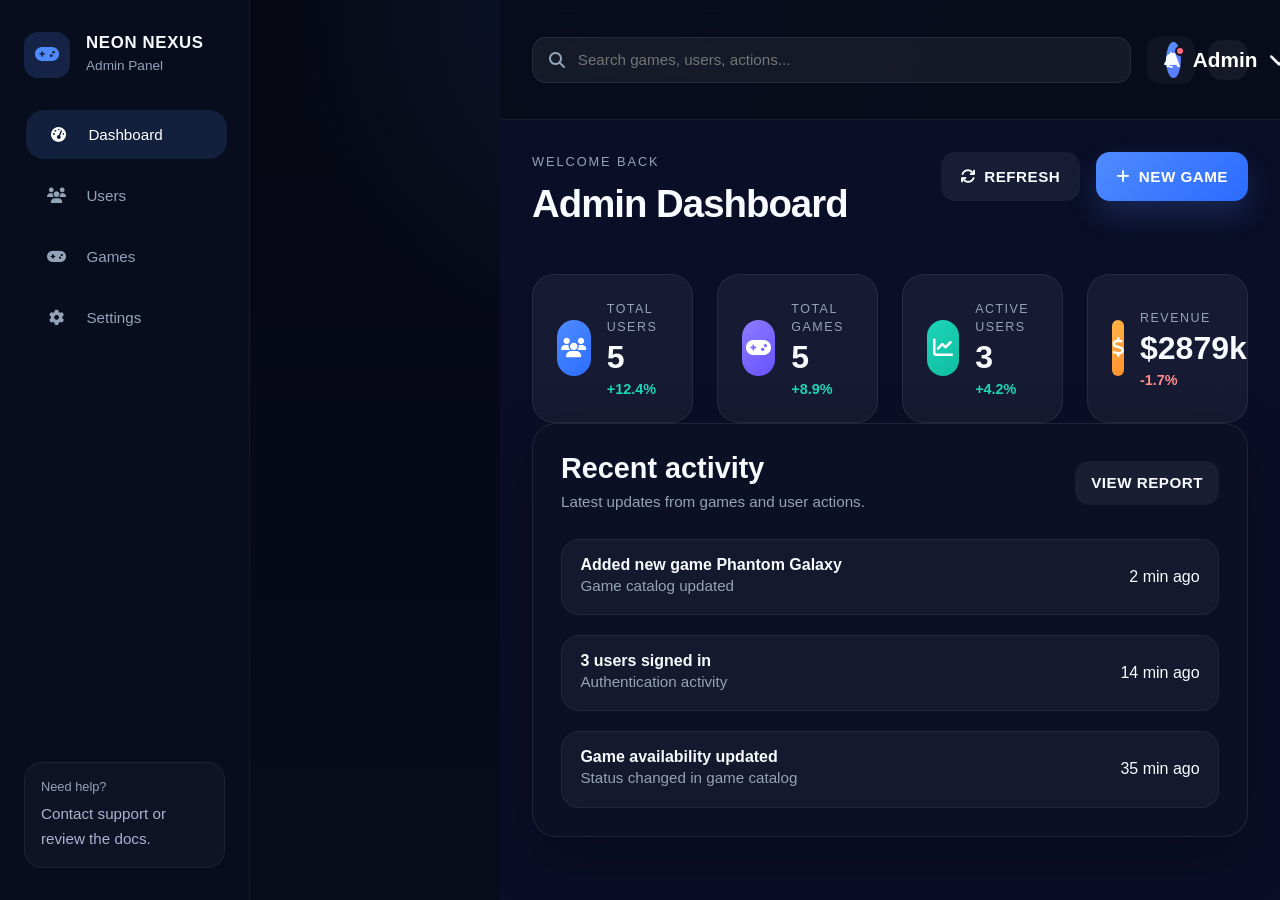
==== pages/dashboard.html @ e8418f1a "Organize files into assets, pages, scriptes, and styles folders" ====
<!doctype html>
<html lang="en">
  <head>
    <meta charset="UTF-8" />
    <meta name="viewport" content="width=device-width, initial-scale=1.0" />
    <title>Admin Dashboard - NEON NEXUS</title>
    <link rel="stylesheet" href="../styles/main.css" />
    <link rel="stylesheet" href="../styles/dashboard.css" />
    <link
      rel="stylesheet"
      href="https://cdnjs.cloudflare.com/ajax/libs/font-awesome/6.4.0/css/all.min.css"
    />
  </head>
  <body>
    <aside class="sidebar">
      <div class="sidebar-brand">
        <div class="brand-icon">
          <i class="fas fa-gamepad"></i>
        </div>
        <div>
          <h1>NEON NEXUS</h1>
          <p>Admin Panel</p>
        </div>
      </div>

      <nav class="sidebar-menu" aria-label="Main navigation">
        <button class="sidebar-link active" data-view="overview">
          <i class="fas fa-tachometer-alt"></i>
          <span>Dashboard</span>
        </button>
        <button class="sidebar-link" data-view="users">
          <i class="fas fa-users"></i>
          <span>Users</span>
        </button>
        <button class="sidebar-link" data-view="games">
          <i class="fas fa-gamepad"></i>
          <span>Games</span>
        </button>
        <button class="sidebar-link" data-view="settings">
          <i class="fas fa-cog"></i>
          <span>Settings</span>
        </button>
      </nav>

      <div class="sidebar-footer">
        <span class="sidebar-label">Need help?</span>
        <p>Contact support or review the docs.</p>
      </div>
    </aside>

    <div class="page-shell">
      <header class="topbar">
        <div class="topbar-search">
          <i class="fas fa-search"></i>
          <input
            type="search"
            id="globalSearch"
            placeholder="Search games, users, actions..."
          />
        </div>
        <div class="topbar-actions">
          <button class="icon-button">
            <i class="fas fa-bell"></i>
            <span class="badge-dot"></span>
          </button>
          <button class="profile-button" id="profileMenuButton">
            <span class="profile-avatar">A</span>
            <span class="profile-name">Admin</span>
            <i class="fas fa-chevron-down"></i>
          </button>
        </div>
      </header>

      <main class="main-content">
        <section class="page-header">
          <div>
            <p class="eyebrow">Welcome back</p>
            <h1>Admin Dashboard</h1>
          </div>
          <div class="header-actions">
            <button class="btn btn-secondary" id="refreshStatsBtn">
              <i class="fas fa-sync"></i> Refresh
            </button>
            <button class="btn btn-primary" id="openGameModalBtn">
              <i class="fas fa-plus"></i> New game
            </button>
          </div>
        </section>

        <section
          class="overview-panel dashboard-section"
          data-section="overview"
        >
          <div class="stats-grid">
            <article class="stat-card">
              <div class="stat-icon bg-blue">
                <i class="fas fa-users"></i>
              </div>
              <div>
                <span class="stat-label">Total Users</span>
                <h2 id="totalUsers">0</h2>
                <span class="stat-change positive">+12.4%</span>
              </div>
            </article>
            <article class="stat-card">
              <div class="stat-icon bg-purple">
                <i class="fas fa-gamepad"></i>
              </div>
              <div>
                <span class="stat-label">Total Games</span>
                <h2 id="totalGames">0</h2>
                <span class="stat-change positive">+8.9%</span>
              </div>
            </article>
            <article class="stat-card">
              <div class="stat-icon bg-green">
                <i class="fas fa-chart-line"></i>
              </div>
              <div>
                <span class="stat-label">Active Users</span>
                <h2 id="activeUsers">0</h2>
                <span class="stat-change positive">+4.2%</span>
              </div>
            </article>
            <article class="stat-card">
              <div class="stat-icon bg-orange">
                <i class="fas fa-dollar-sign"></i>
              </div>
              <div>
                <span class="stat-label">Revenue</span>
                <h2 id="totalRevenue">$0</h2>
                <span class="stat-change negative">-1.7%</span>
              </div>
            </article>
          </div>

          <div class="panel-card overview-card">
            <div class="panel-title">
              <div>
                <h2>Recent activity</h2>
                <p>Latest updates from games and user actions.</p>
              </div>
              <button class="btn btn-secondary small">View report</button>
            </div>
            <div class="activity-list" id="activityList"></div>
          </div>
        </section>

        <section class="dashboard-section hidden" data-section="games">
          <div class="section-toolbar">
            <div class="toolbar-group">
              <div class="input-group">
                <i class="fas fa-search"></i>
                <input
                  type="text"
                  id="gamesSearch"
                  placeholder="Search games"
                />
              </div>
              <div class="input-group">
                <select id="gamesFilter">
                  <option value="all">All statuses</option>
                  <option value="available">Available</option>
                  <option value="unavailable">Unavailable</option>
                </select>
              </div>
            </div>
            <button class="btn btn-primary" id="newGameBtn">
              <i class="fas fa-plus"></i> Add game
            </button>
          </div>

          <div class="panel-card table-panel">
            <div class="table-header">
              <div>
                <h2>Games catalog</h2>
                <p>Manage the game library and adjust availability.</p>
              </div>
              <span id="gamesCount" class="table-summary">0 games</span>
            </div>
            <div class="table-scroll">
              <table class="data-table">
                <thead>
                  <tr>
                    <th>Name</th>
                    <th>Category</th>
                    <th>Price</th>
                    <th>Status</th>
                    <th class="table-actions-column">Actions</th>
                  </tr>
                </thead>
                <tbody id="gamesTableBody"></tbody>
              </table>
            </div>
            <div class="pagination-row">
              <div class="pagination-info" id="gamesPaginationInfo"></div>
              <div class="pagination-controls" id="gamesPagination"></div>
            </div>
          </div>
        </section>

        <section class="dashboard-section hidden" data-section="users">
          <div class="section-toolbar">
            <div class="toolbar-group">
              <div class="input-group">
                <i class="fas fa-search"></i>
                <input
                  type="text"
                  id="usersSearch"
                  placeholder="Search users"
                />
              </div>
              <div class="input-group">
                <select id="usersFilter">
                  <option value="all">All roles</option>
                  <option value="admin">Admin</option>
                  <option value="member">Member</option>
                </select>
              </div>
            </div>
            <button class="btn btn-primary" id="newUserBtn">
              <i class="fas fa-plus"></i> Add user
            </button>
          </div>

          <div class="panel-card table-panel">
            <div class="table-header">
              <div>
                <h2>User list</h2>
                <p>View and manage user accounts.</p>
              </div>
              <span id="usersCount" class="table-summary">0 users</span>
            </div>
            <div class="table-scroll">
              <table class="data-table">
                <thead>
                  <tr>
                    <th>Name</th>
                    <th>Email</th>
                    <th>Role</th>
                    <th>Status</th>
                    <th class="table-actions-column">Actions</th>
                  </tr>
                </thead>
                <tbody id="usersTableBody"></tbody>
              </table>
            </div>
          </div>
        </section>

        <section class="dashboard-section hidden" data-section="settings">
          <div class="panel-card settings-panel">
            <div class="panel-title">
              <div>
                <h2>Settings</h2>
                <p>Manage dashboard preferences and account settings.</p>
              </div>
            </div>
            <div class="settings-grid">
              <div class="settings-card">
                <h3>Theme</h3>
                <p>Switch between light and dark appearance.</p>
                <button class="btn btn-secondary" id="themeToggle">
                  Toggle theme
                </button>
              </div>
              <div class="settings-card">
                <h3>Notifications</h3>
                <p>Control notification frequency and alerts.</p>
                <button class="btn btn-secondary">Manage alerts</button>
              </div>
            </div>
          </div>
        </section>
      </main>
    </div>

    <div class="modal-overlay hidden" id="gameModal">
      <div class="modal-card">
        <div class="modal-header">
          <div>
            <h2 id="modalTitle">Add new game</h2>
            <p>Enter game details to add it to the catalog.</p>
          </div>
          <button class="icon-button close-modal" id="closeModalBtn">
            <i class="fas fa-times"></i>
          </button>
        </div>
        <form id="gameModalForm" class="modal-form">
          <label class="floating-label">
            <input type="text" id="modalGameTitle" required />
            <span>Game title</span>
          </label>
          <label class="floating-label">
            <input type="text" id="modalGameCategory" required />
            <span>Category</span>
          </label>
          <label class="floating-label">
            <input
              type="number"
              id="modalGamePrice"
              min="0"
              step="0.01"
              required
            />
            <span>Price</span>
          </label>
          <label class="floating-label select-label">
            <select id="modalGameStatus">
              <option value="available">Available</option>
              <option value="unavailable">Unavailable</option>
            </select>
            <span>Status</span>
          </label>
          <div class="modal-actions">
            <button type="button" class="btn btn-secondary" id="modalCancelBtn">
              Cancel
            </button>
            <button type="submit" class="btn btn-primary" id="modalSaveBtn">
              Save
            </button>
          </div>
        </form>
      </div>
    </div>

    <div class="toast-container" id="toastContainer"></div>

    <script src="../scriptes/dashboard.js"></script>
  </body>
</html>
---- styles/main.css ----
* {
  margin: 0;
  padding: 0;
  box-sizing: border-box;
}

html,
body {
  width: 100%;
  height: 100%;
  font-family:
    "Poppins",
    -apple-system,
    BlinkMacSystemFont,
    "Segoe UI",
    sans-serif;
  background-color: #0a0e27;
  color: #ffffff;
  overflow-x: hidden;
}

body {
  display: grid;
  grid-template-columns: 250px 1fr;
  grid-template-rows: 70px 1fr;
  gap: 0;
}

h1 {
  font-size: 3rem;
  font-weight: 700;
  letter-spacing: -1px;
  margin-bottom: 1rem;
}

h2 {
  font-size: 1.8rem;
  font-weight: 600;
  margin-bottom: 1.5rem;
}

h3 {
  font-size: 1.3rem;
  font-weight: 600;
}

h4 {
  font-size: 1.1rem;
  font-weight: 600;
}

p {
  font-size: 0.95rem;
  font-weight: 400;
  line-height: 1.6;
  color: #b0b0d0;
}

.btn {
  padding: 10px 20px;
  border: none;
  border-radius: 6px;
  font-family:
    "Poppins",
    -apple-system,
    BlinkMacSystemFont,
    "Segoe UI",
    sans-serif;
  font-size: 0.9rem;
  font-weight: 600;
  cursor: pointer;
  transition: all 0.3s ease;
  display: flex;
  align-items: center;
  gap: 8px;
  text-transform: uppercase;
  letter-spacing: 0.5px;
}

.btn-primary {
  background: linear-gradient(135deg, #00d4ff, #0099cc);
  color: #0a0e27;
}

.btn-primary:hover {
  transform: translateY(-2px);
  box-shadow: 0 0 20px rgba(0, 212, 255, 0.3);
}

.btn-secondary {
  background: transparent;
  color: #00d4ff;
  border: 2px solid #00d4ff;
}

.btn-secondary:hover {
  background: rgba(0, 212, 255, 0.1);
  box-shadow: 0 0 20px rgba(0, 212, 255, 0.3);
}

.btn-small {
  padding: 8px 12px;
  font-size: 0.8rem;
}

.btn-icon {
  background: transparent;
  color: #00d4ff;
  padding: 8px;
  border-radius: 50%;
  display: flex;
  align-items: center;
  justify-content: center;
  font-size: 1rem;
}

.btn-icon:hover {
  background: rgba(0, 212, 255, 0.2);
  box-shadow: 0 0 20px rgba(0, 212, 255, 0.3);
}

.btn-block {
  width: 100%;
  justify-content: center;
}

.launch-button {
  width: 100%;
  padding: 12px;
  background: linear-gradient(135deg, #00d4ff, #0099cc);
  color: #0a0e27;
  border: none;
  border-radius: 6px;
  font-weight: 600;
  cursor: pointer;
  margin-top: auto;
  transition: all 0.3s ease;
  text-transform: uppercase;
  letter-spacing: 0.5px;
}

.launch-button:hover {
  transform: translateY(-2px);
  box-shadow: 0 0 20px rgba(0, 212, 255, 0.3);
}

.sidebar {
  grid-row: 1 / -1;
  background: #141430;
  border-right: 2px dotted #00d4ff;
  padding: 1.5rem;
  display: flex;
  flex-direction: column;
  gap: 2rem;
  z-index: 100;
  overflow-y: auto;
}

.sidebar-header {
  margin-bottom: 1rem;
}

.logo {
  font-size: 1.3rem;
  font-weight: 700;
  background: linear-gradient(135deg, #00d4ff, #ff006e);
  -webkit-background-clip: text;
  -webkit-text-fill-color: transparent;
  background-clip: text;
  display: flex;
  align-items: center;
  gap: 8px;
}

.sidebar-nav {
  display: flex;
  flex: 1;
  flex-direction: column;
  gap: 1rem;
}

.nav-item {
  display: flex;
  align-items: center;
  gap: 12px;
  padding: 10px 12px;
  color: #b0b0d0;
  text-decoration: none;
  border-radius: 6px;
  transition: all 0.3s ease;
  font-weight: 500;
  border-left: 3px solid transparent;
}

.nav-item:hover {
  color: #00d4ff;
  background: rgba(0, 212, 255, 0.1);
  border-left-color: #00d4ff;
}

.nav-item.active {
  color: #00d4ff;
  background: rgba(0, 212, 255, 0.15);
  border-left-color: #00d4ff;
}

.top-nav {
  grid-column: 2;
  background: #141430;
  border-bottom: 2px dotted #00d4ff;
  display: flex;
  align-items: center;
  justify-content: space-between;
  padding: 0 2rem;
  gap: 2rem;
}

.nav-breadcrumb {
  display: flex;
  align-items: center;
  gap: 8px;
  font-size: 0.9rem;
}

.breadcrumb-item {
  color: #b0b0d0;
  text-transform: uppercase;
  font-weight: 500;
}

.breadcrumb-item:first-child {
  color: #00d4ff;
}

.breadcrumb-divider {
  color: #00d4ff;
}

.nav-search {
  flex: 1;
  max-width: 400px;
  position: relative;
}

.search-input {
  width: 100%;
  padding: 8px 12px 8px 35px;
  background: rgba(0, 212, 255, 0.05);
  border: 1px solid rgba(0, 212, 255, 0.3);
  border-radius: 4px;
  color: #ffffff;
  font-size: 0.9rem;
}

.search-input::placeholder {
  color: #b0b0d0;
}

.search-input:focus {
  outline: none;
  border-color: #00d4ff;
  background: rgba(0, 212, 255, 0.1);
}

.nav-search i {
  position: absolute;
  left: 12px;
  top: 50%;
  transform: translateY(-50%);
  color: #00d4ff;
}

.nav-icons {
  display: flex;
  align-items: center;
  gap: 1rem;
}

.icon-button {
  background: transparent;
  border: none;
  color: #b0b0d0;
  font-size: 1rem;
  cursor: pointer;
  position: relative;
  transition: all 0.3s ease;
}

.icon-button:hover {
  color: #00d4ff;
}

.notification-badge {
  position: absolute;
  top: -5px;
  right: -5px;
  background: #ff006e;
  color: #0a0e27;
  width: 18px;
  height: 18px;
  border-radius: 50%;
  display: flex;
  align-items: center;
  justify-content: center;
  font-size: 0.75rem;
  font-weight: 700;
}

.profile-button {
  width: 40px;
  height: 40px;
  border-radius: 50%;
  background: rgba(0, 212, 255, 0.1);
  border: 2px solid #00d4ff;
  color: #00d4ff;
  display: flex;
  align-items: center;
  justify-content: center;
  cursor: pointer;
  font-size: 1.3rem;
  transition: all 0.3s ease;
}

.profile-button:hover {
  box-shadow: 0 0 20px rgba(0, 212, 255, 0.3);
}

.main-content {
  grid-column: 2;
  grid-row: 2;
  padding: 2rem;
  overflow-y: auto;
  background: #0a0e27;
}

.hero-section {
  display: grid;
  grid-template-columns: 1fr 1fr;
  gap: 3rem;
  align-items: center;
  margin-bottom: 4rem;
  padding: 3rem;
  background: linear-gradient(
    135deg,
    rgba(0, 212, 255, 0.05),
    rgba(255, 0, 110, 0.05)
  );
  border: 2px dotted #00d4ff;
  border-radius: 12px;
}

.hero-section img,
.page-hero .hero-image img {
  max-width: 50%;
  height: auto;
  filter: drop-shadow(0 0 20px rgba(0, 212, 255, 0.5));
}

.hero-content {
  display: flex;
  flex-direction: column;
  gap: 1.5rem;
}

.hero-label {
  display: inline-flex;
  gap: 8px;
  flex-wrap: wrap;
}

.label-tag {
  display: inline-block;
  padding: 6px 14px;
  background: rgba(0, 212, 255, 0.2);
  border: 1px solid #00d4ff;
  border-radius: 20px;
  font-size: 0.8rem;
  font-weight: 600;
  text-transform: uppercase;
  letter-spacing: 1px;
  color: #00d4ff;
}

.label-tag.secondary {
  background: rgba(255, 0, 110, 0.2);
  border-color: #ff006e;
  color: #ff006e;
}

.hero-title {
  font-size: 2.5rem;
  font-weight: 700;
  line-height: 1.2;
  color: #ffffff;
}

.hero-description {
  color: #b0b0d0;
  font-size: 1rem;
}

.hero-buttons {
  display: flex;
  gap: 1rem;
  flex-wrap: wrap;
}

.hero-image {
  display: flex;
  justify-content: center;
  align-items: center;
}

.page-hero {
  position: relative;
  padding: 3rem;
  margin-bottom: 3rem;
  border: 2px dotted #00d4ff;
  border-radius: 12px;
  background: linear-gradient(
    135deg,
    rgba(0, 212, 255, 0.05),
    rgba(255, 0, 110, 0.05)
  );
  overflow: hidden;
}

.page-hero::before {
  content: "";
  position: absolute;
  top: 0;
  left: 0;
  right: 0;
  bottom: 0;
  background: url("data:image/svg+xml,%3Csvg width='40' height='40' viewBox='0 0 40 40' xmlns='http://www.w3.org/2000/svg'%3E%3Crect width='40' height='40' fill='%23141430'/%3E%3C/svg%3E");
  opacity: 0.05;
  pointer-events: none;
}

.page-hero-content {
  position: relative;
  z-index: 1;
  display: flex;
  flex-direction: column;
  gap: 1.5rem;
}

.page-title {
  font-size: 2.5rem;
  font-weight: 700;
}

.page-description {
  color: #b0b0d0;
  max-width: 600px;
}

.section-header {
  display: flex;
  align-items: center;
  justify-content: space-between;
  margin-bottom: 2rem;
  flex-wrap: wrap;
  gap: 1rem;
}

.section-header h2 {
  margin-bottom: 0;
}

.view-all {
  background: transparent;
  border: none;
  color: #00d4ff;
  cursor: pointer;
  font-weight: 600;
  font-size: 0.9rem;
  transition: all 0.3s ease;
  text-transform: uppercase;
  letter-spacing: 0.5px;
}

.view-all:hover {
  color: #ff006e;
}

.special-offers {
  margin-bottom: 4rem;
}

.products-grid {
  display: grid;
  grid-template-columns: repeat(auto-fit, minmax(250px, 1fr));
  gap: 2rem;
}

.product-card {
  background: #141430;
  border: 2px dotted #00d4ff;
  border-radius: 8px;
  overflow: hidden;
  transition: all 0.3s ease;
  display: flex;
  flex-direction: column;
}

.product-card:hover {
  transform: translateY(-5px);
  box-shadow: 0 0 20px rgba(0, 212, 255, 0.3);
  border-color: #ff006e;
}

.product-image {
  position: relative;
  width: 100%;
  aspect-ratio: 3 / 4;
  overflow: hidden;
  background: #1a1f3a;
}

.product-image img {
  width: 100%;
  height: 100%;
  object-fit: cover;
  transition: all 0.3s ease;
}

.product-card:hover .product-image img {
  transform: scale(1.05);
  filter: brightness(1.2);
}

.product-discount {
  position: absolute;
  top: 12px;
  right: 12px;
  background: linear-gradient(135deg, #ff006e, #ff006e);
  color: white;
  padding: 6px 12px;
  border-radius: 4px;
  font-weight: 700;
  font-size: 0.9rem;
}

.product-info {
  padding: 1rem;
  flex: 1;
  display: flex;
  flex-direction: column;
  gap: 0.5rem;
}

.product-info h3 {
  margin: 0;
  font-size: 1.1rem;
}

.product-footer {
  padding: 1rem;
  display: flex;
  align-items: center;
  justify-content: space-between;
  gap: 1rem;
  border-top: 1px solid rgba(0, 212, 255, 0.1);
}

.price-tag {
  position: absolute;
  top: 12px;
  left: 12px;
  background: rgba(0, 0, 0, 0.7);
  color: #00d4ff;
  padding: 6px 12px;
  border-radius: 4px;
  font-weight: 700;
}

.old-price {
  text-decoration: line-through;
  color: #b0b0d0;
  font-size: 0.9rem;
}

.products-carousel {
  display: flex;
  gap: 1.5rem;
  overflow-x: auto;
  padding: 1rem 0;
  margin-bottom: 2rem;
  scroll-behavior: smooth;
}

.products-carousel::-webkit-scrollbar {
  height: 6px;
}

.products-carousel::-webkit-scrollbar-track {
  background: rgba(0, 212, 255, 0.1);
}

.products-carousel::-webkit-scrollbar-thumb {
  background: #00d4ff;
  border-radius: 3px;
}

.product-card-small {
  flex-shrink: 0;
  width: 150px;
  background: #141430;
  border: 2px dotted #00d4ff;
  border-radius: 8px;
  padding: 1rem;
  text-align: center;
  transition: all 0.3s ease;
  cursor: pointer;
}

.product-card-small:hover {
  transform: translateY(-5px);
  box-shadow: 0 0 20px rgba(0, 212, 255, 0.3);
  border-color: #ff006e;
}

.product-card-small img {
  width: 100%;
  height: 120px;
  object-fit: cover;
  border-radius: 4px;
  margin-bottom: 0.5rem;
}

.product-card-small h4 {
  font-size: 0.95rem;
  margin-bottom: 0.5rem;
}

.product-card-small .price {
  color: #00d4ff;
  font-weight: 700;
  font-size: 0.9rem;
}

.game-card {
  display: flex;
  flex-direction: column;
}

.rating {
  color: #ff006e;
  font-size: 0.85rem;
  margin: 0.5rem 0;
}

.power-rankings {
  margin-bottom: 4rem;
}

.ranking-tabs {
  display: flex;
  gap: 1rem;
  margin-left: auto;
}

.tab-btn {
  padding: 8px 16px;
  background: transparent;
  border: 1px solid rgba(0, 212, 255, 0.3);
  color: #b0b0d0;
  border-radius: 4px;
  cursor: pointer;
  transition: all 0.3s ease;
  font-weight: 600;
  text-transform: uppercase;
  font-size: 0.85rem;
}

.tab-btn.active {
  background: rgba(0, 212, 255, 0.2);
  border-color: #00d4ff;
  color: #00d4ff;
}

.tab-btn:hover {
  background: rgba(0, 212, 255, 0.1);
}

.rankings-grid {
  display: grid;
  grid-template-columns: repeat(auto-fit, minmax(280px, 1fr));
  gap: 2rem;
  margin-bottom: 3rem;
}

.ranking-card {
  position: relative;
  background: #141430;
  border: 2px dotted #00d4ff;
  border-radius: 12px;
  overflow: hidden;
  padding: 1.5rem;
  transition: all 0.3s ease;
}

.ranking-card:hover {
  border-color: #ff006e;
  box-shadow: 0 0 20px rgba(0, 212, 255, 0.3);
}

.ranking-card.featured {
  grid-row: span 1;
  display: grid;
  grid-template-columns: auto 1fr;
  gap: 1.5rem;
  align-items: center;
  min-height: 200px;
}

.ranking-number {
  font-size: 3rem;
  font-weight: 700;
  color: #00d4ff;
  opacity: 0.3;
  position: absolute;
  top: 10px;
  left: 15px;
}

.ranking-card.featured .ranking-number {
  position: static;
  opacity: 1;
  align-self: start;
}

.ranking-image {
  width: 150px;
  height: 150px;
  border-radius: 8px;
  overflow: hidden;
  position: relative;
}

.ranking-image img {
  width: 100%;
  height: 100%;
  object-fit: cover;
}

.ranking-info {
  display: flex;
  flex-direction: column;
  gap: 0.5rem;
}

.ranking-info h3 {
  margin: 0;
}

.ranking-stats {
  display: flex;
  gap: 1rem;
  color: #00d4ff;
  font-weight: 600;
  font-size: 0.9rem;
}

.on-the-radar {
  background: #141430;
  border: 2px dotted #00d4ff;
  border-radius: 12px;
  padding: 2rem;
}

.on-the-radar h3 {
  color: #00d4ff;
  text-transform: uppercase;
  font-size: 0.95rem;
  letter-spacing: 2px;
  margin-bottom: 1.5rem;
}

.radar-list {
  display: flex;
  flex-direction: column;
  gap: 1rem;
}

.radar-item {
  display: flex;
  align-items: center;
  gap: 1.5rem;
  padding: 1rem;
  background: rgba(0, 212, 255, 0.05);
  border-left: 3px solid #00d4ff;
  border-radius: 4px;
}

.radar-number {
  font-size: 1.5rem;
  font-weight: 700;
  color: #00d4ff;
  width: 50px;
  text-align: center;
}

.radar-info h4 {
  margin: 0 0 0.25rem 0;
}

.radar-info p {
  margin: 0;
  font-size: 0.85rem;
  color: #b0b0d0;
}

.streamed-section {
  margin-bottom: 4rem;
}

.streamed-grid {
  display: grid;
  grid-template-columns: repeat(auto-fit, minmax(220px, 1fr));
  gap: 2rem;
}

.stream-card {
  background: #141430;
  border: 2px dotted #00d4ff;
  border-radius: 8px;
  overflow: hidden;
  transition: all 0.3s ease;
}

.stream-card:hover {
  border-color: #ff006e;
  transform: translateY(-5px);
  box-shadow: 0 0 20px rgba(0, 212, 255, 0.3);
}

.stream-thumbnail {
  position: relative;
  width: 100%;
  aspect-ratio: 16 / 9;
  overflow: hidden;
  background: #1a1f3a;
}

.stream-thumbnail img {
  width: 100%;
  height: 100%;
  object-fit: cover;
  transition: all 0.3s ease;
}

.stream-card:hover .stream-thumbnail img {
  transform: scale(1.05);
  filter: brightness(1.2);
}

.stream-tag {
  position: absolute;
  top: 8px;
  left: 8px;
  background: #ff006e;
  color: white;
  padding: 4px 8px;
  border-radius: 4px;
  font-size: 0.75rem;
  font-weight: 700;
  text-transform: uppercase;
}

.stream-info {
  padding: 1rem;
}

.stream-info h4 {
  margin: 0 0 0.5rem 0;
  font-size: 1rem;
}

.steam-profile {
  display: flex;
  align-items: center;
  gap: 8px;
  font-size: 0.85rem;
  color: #b0b0d0;
}

.steam-profile img {
  width: 24px;
  height: 24px;
  border-radius: 50%;
}

.newsletter-section {
  background: linear-gradient(
    135deg,
    rgba(0, 212, 255, 0.1),
    rgba(255, 0, 110, 0.1)
  );
  border: 2px dotted #00d4ff;
  border-radius: 12px;
  padding: 3rem;
  text-align: center;
  margin-bottom: 4rem;
}

.newsletter-content h2 {
  font-size: 2rem;
  margin-bottom: 1rem;
}

.newsletter-form {
  display: flex;
  gap: 1rem;
  margin-top: 1.5rem;
  max-width: 500px;
  margin-left: auto;
  margin-right: auto;
}

.newsletter-input {
  flex: 1;
  padding: 12px 16px;
  background: rgba(255, 255, 255, 0.1);
  border: 1px solid #00d4ff;
  border-radius: 6px;
  color: #ffffff;
  font-size: 0.95rem;
}

.newsletter-input::placeholder {
  color: #b0b0d0;
}

.newsletter-input:focus {
  outline: none;
  background: rgba(0, 212, 255, 0.15);
  box-shadow: 0 0 20px rgba(0, 212, 255, 0.3);
}

.library-section {
  margin-bottom: 4rem;
}

.library-content {
  display: grid;
  grid-template-columns: 1fr 1fr;
  gap: 3rem;
  align-items: center;
  background: #141430;
  border: 2px dotted #00d4ff;
  border-radius: 12px;
  padding: 2rem;
}

.library-image {
  display: flex;
  justify-content: center;
  align-items: center;
}

.library-image img {
  max-width: 100%;
  filter: drop-shadow(0 0 20px rgba(0, 212, 255, 0.3));
}

.library-info {
  display: flex;
  flex-direction: column;
  gap: 1.5rem;
}

.library-info h3 {
  font-size: 1.8rem;
}

.downloads-header {
  display: flex;
  justify-content: space-between;
  align-items: flex-start;
  gap: 2rem;
  margin-bottom: 3rem;
  padding-bottom: 2rem;
  border-bottom: 2px dotted #00d4ff;
}

.downloads-info h1 {
  margin-bottom: 0.5rem;
}

.global-space {
  background: #141430;
  border: 2px dotted #00d4ff;
  border-radius: 8px;
  padding: 1.5rem;
  text-align: right;
}

.global-space h3 {
  color: #00d4ff;
  font-size: 0.85rem;
  margin-bottom: 0.5rem;
  text-transform: uppercase;
}

.space-info {
  font-size: 1.5rem;
  color: #ff006e;
  font-weight: 700;
  margin: 0;
}

.active-operations {
  margin-bottom: 3rem;
}

.active-operations h2 {
  font-size: 1rem;
  text-transform: uppercase;
  letter-spacing: 2px;
  color: #00d4ff;
  margin-bottom: 1.5rem;
}

.downloads-grid {
  display: grid;
  grid-template-columns: repeat(auto-fit, minmax(300px, 1fr));
  gap: 1.5rem;
}

.download-card {
  background: #141430;
  border: 2px dotted #00d4ff;
  border-radius: 8px;
  padding: 1.5rem;
  display: flex;
  gap: 1.5rem;
  align-items: flex-start;
}

.download-icon {
  width: 80px;
  height: 80px;
  border-radius: 8px;
  overflow: hidden;
  flex-shrink: 0;
  background: #1a1f3a;
}

.download-icon img {
  width: 100%;
  height: 100%;
  object-fit: cover;
}

.download-info {
  flex: 1;
}

.download-info h3 {
  margin: 0 0 0.25rem 0;
}

.game-type {
  color: #b0b0d0;
  font-size: 0.85rem;
  margin-bottom: 0.75rem;
}

.download-stats {
  display: flex;
  flex-direction: column;
  gap: 0.5rem;
  font-size: 0.85rem;
  color: #b0b0d0;
  margin-bottom: 0.75rem;
}

.progress-bar {
  width: 100%;
  height: 4px;
  background: rgba(0, 212, 255, 0.2);
  border-radius: 2px;
  overflow: hidden;
  margin-bottom: 0.75rem;
}

.progress-fill {
  height: 100%;
  background: linear-gradient(90deg, #00d4ff, #ff006e);
  border-radius: 2px;
}

.download-actions {
  display: flex;
  gap: 0.5rem;
}

.pending-queue {
  margin-bottom: 3rem;
}

.pending-queue h2 {
  font-size: 1rem;
  text-transform: uppercase;
  letter-spacing: 2px;
  color: #00d4ff;
  margin-bottom: 1.5rem;
  display: flex;
  align-items: center;
  gap: 0.5rem;
}

.queue-count {
  background: #ff006e;
  color: white;
  width: 24px;
  height: 24px;
  border-radius: 50%;
  display: flex;
  align-items: center;
  justify-content: center;
  font-size: 0.8rem;
  font-weight: 700;
}

.pending-list {
  display: flex;
  flex-direction: column;
  gap: 1rem;
}

.pending-item {
  background: #141430;
  border: 2px dotted #00d4ff;
  border-radius: 8px;
  padding: 1rem;
  display: flex;
  align-items: center;
  gap: 1.5rem;
}

.pending-icon {
  width: 70px;
  height: 70px;
  border-radius: 6px;
  overflow: hidden;
  flex-shrink: 0;
  background: #1a1f3a;
}

.pending-icon img {
  width: 100%;
  height: 100%;
  object-fit: cover;
}

.pending-info {
  flex: 1;
}

.pending-info h3 {
  margin: 0 0 0.25rem 0;
  font-size: 1rem;
}

.pending-info p {
  margin: 0;
  font-size: 0.85rem;
}

.network-health {
  background: #141430;
  border: 2px dotted #00d4ff;
  border-radius: 8px;
  padding: 2rem;
}

.network-health h2 {
  font-size: 1rem;
  text-transform: uppercase;
  letter-spacing: 2px;
  color: #00d4ff;
  margin-bottom: 1.5rem;
}

.health-chart {
  display: flex;
  gap: 2rem;
  align-items: center;
}

.health-bar {
  flex: 1;
  display: flex;
  gap: 0.5rem;
  height: 30px;
}

.health-segment {
  flex: 1;
  border-radius: 4px;
  background: rgba(0, 212, 255, 0.2);
}

.health-segment.good {
  background: linear-gradient(135deg, #00d4ff, #00ff88);
}

.health-labels {
  display: flex;
  gap: 2rem;
  font-weight: 700;
}

.label-latency {
  font-size: 0.85rem;
  color: #00d4ff;
}

.label-next {
  font-size: 0.85rem;
  color: #ff006e;
}

.friends-header {
  text-align: center;
  margin-bottom: 3rem;
}

.friends-header h1 {
  font-size: 2.5rem;
  margin-bottom: 0.5rem;
}

.friends-grid {
  display: grid;
  grid-template-columns: 2fr 1fr;
  gap: 2rem;
}

.friends-list-section {
  background: #141430;
  border: 2px dotted #00d4ff;
  border-radius: 8px;
  padding: 2rem;
}

.friends-cards {
  display: grid;
  grid-template-columns: repeat(auto-fit, minmax(250px, 1fr));
  gap: 1.5rem;
}

.friend-card {
  background: #1a1f3a;
  border: 1px solid rgba(0, 212, 255, 0.2);
  border-radius: 8px;
  padding: 1.5rem;
  display: flex;
  flex-direction: column;
  gap: 1rem;
  transition: all 0.3s ease;
  position: relative;
}

.friend-card:hover {
  border-color: #00d4ff;
  box-shadow: 0 0 20px rgba(0, 212, 255, 0.3);
}

.friend-avatar {
  width: 60px;
  height: 60px;
  border-radius: 50%;
  overflow: hidden;
  position: relative;
  background: #141430;
}

.friend-avatar img {
  width: 100%;
  height: 100%;
  object-fit: cover;
}

.status-indicator {
  position: absolute;
  width: 14px;
  height: 14px;
  border-radius: 50%;
  bottom: 0;
  right: 0;
  border: 2px solid #141430;
}

.status-indicator.online {
  background: #00ff88;
}

.status-indicator.in-game {
  background: #00d4ff;
}

.status-indicator.away {
  background: #ffaa00;
}

.friend-info h3 {
  margin: 0 0 0.25rem 0;
  font-size: 1.1rem;
}

.friend-info p {
  margin: 0;
  font-size: 0.85rem;
  color: #b0b0d0;
}

.friend-actions {
  display: flex;
  gap: 0.5rem;
}

.friend-current-game {
  background: rgba(0, 212, 255, 0.1);
  border: 1px solid rgba(0, 212, 255, 0.3);
  border-radius: 6px;
  padding: 0.75rem;
  font-size: 0.85rem;
}

.game-badge {
  background: rgba(0, 212, 255, 0.2);
  color: #00d4ff;
  padding: 4px 8px;
  border-radius: 4px;
  display: inline-block;
  margin-bottom: 0.5rem;
  font-size: 0.75rem;
  font-weight: 600;
}

.playing-info {
  color: #00ff88;
  font-weight: 600;
}

.friends-sidebar {
  display: flex;
  flex-direction: column;
  gap: 2rem;
}

.friend-requests,
.suggested-friends,
.recent-activity {
  background: #141430;
  border: 2px dotted #00d4ff;
  border-radius: 8px;
  padding: 1.5rem;
}

.requests-list,
.suggestions-list,
.activity-list {
  display: flex;
  flex-direction: column;
  gap: 1rem;
}

.request-item,
.suggestion-item,
.activity-item {
  display: flex;
  align-items: center;
  gap: 1rem;
}

.request-item img,
.suggestion-item img,
.activity-item .activity-icon {
  width: 40px;
  height: 40px;
  border-radius: 50%;
  object-fit: cover;
}

.activity-icon {
  width: 40px;
  height: 40px;
  display: flex;
  align-items: center;
  justify-content: center;
  background: rgba(0, 212, 255, 0.2);
  color: #00d4ff;
  border-radius: 50%;
}

.request-info,
.suggestion-info {
  flex: 1;
}

.request-info h4,
.suggestion-info h4 {
  margin: 0 0 0.25rem 0;
}

.request-info p,
.suggestion-info p {
  margin: 0;
  font-size: 0.85rem;
  color: #b0b0d0;
}

.request-actions {
  display: flex;
  gap: 0.25rem;
}

.accept {
  color: #00ff88;
}

.accept:hover {
  background: rgba(0, 255, 136, 0.2);
}

.decline {
  color: #ff006e;
}

.decline:hover {
  background: rgba(255, 0, 110, 0.2);
}

.activity-detail {
  flex: 1;
}

.activity-detail p {
  margin: 0;
}

.time {
  font-size: 0.75rem;
  color: #b0b0d0;
  margin-top: 0.25rem;
}

.footer {
  border-top: 2px dotted #00d4ff;
  padding: 2rem 0;
  text-align: center;
  margin-top: 4rem;
}

.footer-links {
  display: flex;
  justify-content: center;
  gap: 2rem;
  flex-wrap: wrap;
  margin-bottom: 1rem;
}

.footer-links a {
  color: #b0b0d0;
  text-decoration: none;
  font-size: 0.9rem;
  transition: all 0.3s ease;
}

.footer-links a:hover {
  color: #00d4ff;
}

.footer-info {
  color: #b0b0d0;
  font-size: 0.85rem;
  margin-bottom: 0;
}

@media (max-width: 1024px) {
  body {
    grid-template-columns: 200px 1fr;
  }

  .sidebar {
    padding: 1rem;
  }

  .logo {
    font-size: 1.1rem;
  }

  .hero-section,
  .library-content,
  .friends-grid {
    grid-template-columns: 1fr;
  }

  .hero-section {
    padding: 2rem;
  }

  h1 {
    font-size: 2rem;
  }

  .hero-title {
    font-size: 1.8rem;
  }

  .products-grid {
    grid-template-columns: repeat(2, 1fr);
  }

  .rankings-grid {
    grid-template-columns: 1fr;
  }

  .ranking-card.featured {
    grid-template-columns: 1fr 1fr;
  }
}

@media (max-width: 768px) {
  body {
    grid-template-columns: 1fr;
    grid-template-rows: 70px auto 1fr;
  }

  .sidebar {
    grid-column: 1;
    grid-row: 2;
    padding: 1rem;
    flex-direction: row;
    overflow-x: auto;
    border-right: none;
    border-bottom: 2px dotted #00d4ff;
    gap: 1rem;
  }

  .sidebar-header {
    display: none;
  }

  .sidebar-nav {
    flex-direction: row;
    width: 100%;
    overflow-x: auto;
  }

  .launch-button {
    display: none;
  }

  .top-nav {
    grid-column: 1;
    padding: 0 1rem;
    gap: 1rem;
  }

  .nav-search {
    max-width: 200px;
  }

  .main-content {
    grid-column: 1;
    grid-row: 3;
    padding: 1.5rem;
  }

  .hero-section,
  .library-content,
  .friends-grid,
  .downloads-header {
    grid-template-columns: 1fr;
  }

  h1 {
    font-size: 1.8rem;
  }

  .hero-title {
    font-size: 1.5rem;
  }

  .products-grid,
  .products-grid-4 {
    grid-template-columns: repeat(2, 1fr);
  }

  .streamed-grid {
    grid-template-columns: 1fr;
  }

  .newsletter-form {
    flex-direction: column;
  }

  .download-card {
    flex-direction: column;
  }

  .friends-cards {
    grid-template-columns: 1fr;
  }
}

@media (max-width: 480px) {
  .sidebar {
    flex-direction: row;
    justify-content: flex-start;
    overflow-x: auto;
  }

  .sidebar-nav {
    flex-direction: row;
  }

  .nav-item {
    white-space: nowrap;
    padding: 8px 10px;
  }

  .top-nav {
    flex-direction: column;
    padding: 0.5rem;
    gap: 0.75rem;
  }

  .nav-breadcrumb {
    font-size: 0.8rem;
  }

  .nav-search {
    max-width: 100%;
  }

  .nav-icons {
    gap: 0.5rem;
  }

  .main-content {
    padding: 1rem;
  }

  h1 {
    font-size: 1.5rem;
  }

  h2 {
    font-size: 1.3rem;
  }

  .hero-section,
  .page-hero,
  .newsletter-section,
  .downloads-header {
    padding: 1.5rem !important;
  }

  .products-grid,
  .products-grid-4,
  .streamed-grid,
  .downloads-grid {
    grid-template-columns: 1fr;
  }

  .section-header {
    flex-direction: column;
    align-items: flex-start;
  }

  .hero-buttons {
    flex-direction: column;
  }

  .hero-buttons .btn {
    width: 100%;
    justify-content: center;
  }

  .newsletter-form {
    flex-direction: column;
  }

  .newsletter-form .btn {
    width: 100%;
    justify-content: center;
  }

  .friends-cards {
    grid-template-columns: 1fr;
  }

  .download-card {
    padding: 1rem;
  }

  .library-info {
    gap: 1rem;
  }

  .rankings-grid {
    grid-template-columns: 1fr;
  }

  .ranking-card.featured {
    grid-template-columns: auto 1fr;
    min-height: auto;
  }
}

@keyframes fadeInUp {
  from {
    opacity: 0;
    transform: translateY(20px);
  }
  to {
    opacity: 1;
    transform: translateY(0);
  }
}

@keyframes glow {
  0%,
  100% {
    box-shadow: 0 0 20px rgba(0, 212, 255, 0.3);
  }
  50% {
    box-shadow: 0 0 30px rgba(0, 212, 255, 0.6);
  }
}

.btn-primary:active {
  transform: scale(0.98);
}

.product-card {
  animation: fadeInUp 0.6s ease-out;
}

::-webkit-scrollbar {
  width: 8px;
}

::-webkit-scrollbar-track {
  background: rgba(0, 212, 255, 0.1);
}

::-webkit-scrollbar-thumb {
  background: #00d4ff;
  border-radius: 4px;
}

::-webkit-scrollbar-thumb:hover {
  background: #ff006e;
}

.cart-button {
  position: relative;
}

.cart-count {
  position: absolute;
  top: -8px;
  right: -8px;
  background: #ff006e;
  color: white;
  border-radius: 50%;
  width: 20px;
  height: 20px;
  display: flex;
  align-items: center;
  justify-content: center;
  font-size: 0.7rem;
  font-weight: bold;
  border: 2px solid #0a0e27;
}

.cart-count:empty {
  display: none;
}

.cart-modal {
  display: none;
  position: fixed;
  top: 0;
  left: 0;
  width: 100%;
  height: 100%;
  background: rgba(0, 0, 0, 0.8);
  backdrop-filter: blur(10px);
  z-index: 1000;
  animation: fadeIn 0.3s ease;
}

.cart-modal.show {
  display: flex;
  align-items: center;
  justify-content: center;
}

.cart-modal-content {
  background: #141430;
  border: 1px solid #00d4ff;
  border-radius: 12px;
  width: 90%;
  max-width: 500px;
  max-height: 80vh;
  overflow: hidden;
  box-shadow: 0 0 20px rgba(0, 212, 255, 0.3);
  animation: slideInUp 0.3s ease;
}

.cart-modal-header {
  display: flex;
  justify-content: space-between;
  align-items: center;
  padding: 20px;
  border-bottom: 1px solid rgba(0, 212, 255, 0.2);
}

.cart-modal-header h2 {
  color: #00d4ff;
  margin: 0;
  font-size: 1.5rem;
}

.cart-close-btn {
  background: none;
  border: none;
  color: #b0b0d0;
  font-size: 2rem;
  cursor: pointer;
  padding: 0;
  width: 30px;
  height: 30px;
  display: flex;
  align-items: center;
  justify-content: center;
  border-radius: 50%;
  transition: all 0.3s ease;
}

.cart-close-btn:hover {
  background: rgba(255, 0, 110, 0.1);
  color: #ff006e;
}

.cart-items {
  max-height: 400px;
  overflow-y: auto;
  padding: 0;
}

.empty-cart {
  text-align: center;
  padding: 60px 20px;
  color: #b0b0d0;
}

.empty-cart i {
  font-size: 4rem;
  color: #00d4ff;
  margin-bottom: 20px;
  opacity: 0.5;
}

.empty-cart p {
  font-size: 1.2rem;
  margin-bottom: 10px;
}

.empty-cart span {
  font-size: 0.9rem;
}

.cart-item {
  display: flex;
  align-items: center;
  padding: 15px 20px;
  border-bottom: 1px solid rgba(0, 212, 255, 0.1);
  transition: all 0.3s ease;
}

.cart-item:hover {
  background: rgba(0, 212, 255, 0.05);
}

.cart-item-image {
  width: 60px;
  height: 60px;
  border-radius: 8px;
  object-fit: cover;
  margin-right: 15px;
  border: 1px solid rgba(0, 212, 255, 0.3);
}

.cart-item-details {
  flex: 1;
}

.cart-item-title {
  font-weight: 600;
  margin-bottom: 5px;
  color: #ffffff;
}

.cart-item-price {
  color: #00d4ff;
  font-weight: 500;
}

.cart-item-controls {
  display: flex;
  align-items: center;
  gap: 10px;
}

.quantity-controls {
  display: flex;
  align-items: center;
  gap: 8px;
}

.quantity-btn {
  background: rgba(0, 212, 255, 0.1);
  border: 1px solid rgba(0, 212, 255, 0.3);
  color: #00d4ff;
  width: 30px;
  height: 30px;
  border-radius: 6px;
  cursor: pointer;
  display: flex;
  align-items: center;
  justify-content: center;
  transition: all 0.3s ease;
}

.quantity-btn:hover {
  background: rgba(0, 212, 255, 0.2);
  border-color: #00d4ff;
}

.quantity-display {
  min-width: 40px;
  text-align: center;
  font-weight: 600;
}

.remove-btn {
  background: rgba(255, 0, 110, 0.1);
  border: 1px solid rgba(255, 0, 110, 0.3);
  color: #ff006e;
  padding: 8px 12px;
  border-radius: 6px;
  cursor: pointer;
  font-size: 0.8rem;
  transition: all 0.3s ease;
}

.remove-btn:hover {
  background: rgba(255, 0, 110, 0.2);
  border-color: #ff006e;
}

.cart-footer {
  padding: 20px;
  border-top: 1px solid rgba(0, 212, 255, 0.2);
}

.cart-total {
  text-align: center;
  margin-bottom: 20px;
}

.cart-total span {
  font-size: 1.2rem;
}

.cart-total strong {
  color: #00d4ff;
  font-size: 1.5rem;
}

.cart-actions {
  display: flex;
  gap: 10px;
}

.cart-actions .btn {
  flex: 1;
}

@keyframes fadeIn {
  from {
    opacity: 0;
  }
  to {
    opacity: 1;
  }
}

@keyframes slideInUp {
  from {
    transform: translateY(50px);
    opacity: 0;
  }
  to {
    transform: translateY(0);
    opacity: 1;
  }
}
---- styles/dashboard.css ----
body {
  min-height: 100vh;
  background:
    radial-gradient(circle at top, rgba(79, 139, 255, 0.12), transparent 32%),
    linear-gradient(180deg, #060814 0%, #070c18 100%);
  color: #f8fbff;
}

.page-shell {
  display: grid;
  grid-template-columns: 250px 1fr;
  min-height: 100vh;
}

.sidebar {
  position: sticky;
  top: 0;
  align-self: start;
  height: 100vh;
  padding: 2rem 1.5rem;
  background: rgba(9, 14, 30, 0.98);
  border-right: 1px solid rgba(255, 255, 255, 0.06);
  display: flex;
  flex-direction: column;
  gap: 2rem;
}

.sidebar-brand {
  display: flex;
  align-items: center;
  gap: 1rem;
}

.brand-icon {
  width: 46px;
  height: 46px;
  border-radius: 14px;
  display: grid;
  place-items: center;
  background: rgba(79, 139, 255, 0.18);
  color: #4f8bff;
  font-size: 1.2rem;
}

.sidebar-brand h1 {
  font-size: 1.05rem;
  letter-spacing: 0.04em;
  margin-bottom: 0.1rem;
}

.sidebar-brand p {
  color: #94a3b8;
  font-size: 0.85rem;
}

.sidebar-menu {
  display: grid;
  gap: 0.75rem;
}

.sidebar-link {
  width: 100%;
  border: none;
  background: transparent;
  color: #94a3b8;
  padding: 1rem 1.15rem;
  border-radius: 18px;
  display: flex;
  align-items: center;
  gap: 1rem;
  font-size: 0.95rem;
  cursor: pointer;
  transition:
    transform 0.25s ease,
    background-color 0.25s ease,
    color 0.25s ease;
}

.sidebar-link i {
  width: 28px;
  text-align: center;
}

.sidebar-link:hover,
.sidebar-link.active {
  background: rgba(79, 139, 255, 0.14);
  color: #fff;
  transform: translateX(2px);
}

.sidebar-footer {
  margin-top: auto;
  background: rgba(255, 255, 255, 0.03);
  border: 1px solid rgba(255, 255, 255, 0.06);
  border-radius: 18px;
  padding: 1rem;
}

.sidebar-label {
  display: block;
  font-size: 0.8rem;
  color: #94a3b8;
  margin-bottom: 0.5rem;
}

.topbar {
  grid-column: 2;
  position: sticky;
  top: 0;
  z-index: 50;
  display: flex;
  justify-content: space-between;
  align-items: center;
  gap: 1rem;
  padding: 1.25rem 2rem;
  backdrop-filter: blur(24px);
  background: rgba(8, 13, 28, 0.92);
  border-bottom: 1px solid rgba(255, 255, 255, 0.06);
}

.topbar-search {
  flex: 1;
  display: flex;
  align-items: center;
  gap: 0.8rem;
  background: rgba(255, 255, 255, 0.06);
  border: 1px solid rgba(255, 255, 255, 0.08);
  border-radius: 14px;
  padding: 0.85rem 1rem;
}

.topbar-search i {
  color: #94a3b8;
}

.topbar-search input {
  width: 100%;
  border: none;
  background: transparent;
  color: #f8fbff;
  font-size: 0.95rem;
  outline: none;
}

.topbar-actions {
  display: flex;
  align-items: center;
  gap: 0.8rem;
}

.icon-button {
  border: none;
  background: rgba(255, 255, 255, 0.04);
  color: #f8fbff;
  width: 48px;
  height: 48px;
  border-radius: 14px;
  display: grid;
  place-items: center;
  position: relative;
  cursor: pointer;
  transition:
    background 0.2s ease,
    transform 0.2s ease;
}

.icon-button:hover {
  background: rgba(79, 139, 255, 0.14);
  transform: translateY(-1px);
}

.badge-dot {
  position: absolute;
  top: 10px;
  right: 10px;
  width: 10px;
  height: 10px;
  border-radius: 50%;
  background: #ff6b7d;
  border: 2px solid rgba(9, 14, 30, 0.95);
}

.profile-button {
  border: none;
  background: rgba(255, 255, 255, 0.06);
  border-radius: 14px;
  color: #f8fbff;
  display: inline-flex;
  align-items: center;
  gap: 0.75rem;
  padding: 0.75rem 1rem;
  cursor: pointer;
  transition:
    background 0.2s ease,
    transform 0.2s ease;
}

.profile-button:hover {
  background: rgba(79, 139, 255, 0.14);
  transform: translateY(-1px);
}

.profile-avatar {
  width: 36px;
  height: 36px;
  border-radius: 50%;
  display: grid;
  place-items: center;
  background: linear-gradient(135deg, #4f8bff, #5473ff);
  font-weight: 700;
}

.profile-name {
  color: #fff;
  font-weight: 600;
}

.main-content {
  grid-column: 2;
  padding: 2rem;
  display: flex;
  flex-direction: column;
  gap: 2rem;
}

.page-header {
  display: flex;
  align-items: flex-start;
  justify-content: space-between;
  gap: 1.5rem;
}

.eyebrow {
  color: #94a3b8;
  text-transform: uppercase;
  letter-spacing: 0.15em;
  font-size: 0.8rem;
  margin-bottom: 0.55rem;
}

.page-header h1 {
  font-size: clamp(2rem, 3vw, 2.5rem);
}

.header-actions {
  display: flex;
  flex-wrap: wrap;
  gap: 1rem;
}

.btn {
  display: inline-flex;
  align-items: center;
  justify-content: center;
  gap: 0.5rem;
  min-height: 44px;
  border: none;
  border-radius: 14px;
  padding: 0.95rem 1.25rem;
  font-size: 0.95rem;
  font-weight: 700;
  cursor: pointer;
  transition:
    transform 0.2s ease,
    box-shadow 0.2s ease,
    background 0.2s ease;
  line-height: 1.2;
}

.btn:hover {
  transform: translateY(-1px);
}

.btn-primary {
  background: linear-gradient(135deg, #4f8bff, #2b6bff);
  color: #fff;
  box-shadow: 0 14px 30px rgba(79, 139, 255, 0.2);
}

.btn-secondary {
  background: rgba(255, 255, 255, 0.06);
  color: #f8fbff;
}

.btn-danger {
  background: #ff6b7d;
  color: #fff;
}

.small {
  padding: 0.7rem 1rem;
}

.stats-grid {
  display: grid;
  grid-template-columns: repeat(4, minmax(0, 1fr));
  gap: 1.5rem;
}

.stat-card {
  background: rgba(255, 255, 255, 0.05);
  border: 1px solid rgba(255, 255, 255, 0.08);
  border-radius: 22px;
  padding: 1.5rem;
  display: flex;
  align-items: center;
  gap: 1rem;
  transition:
    transform 0.25s ease,
    box-shadow 0.25s ease;
}

.stat-card:hover {
  transform: translateY(-3px);
  box-shadow: 0 20px 45px rgba(0, 0, 0, 0.15);
}

.stat-icon {
  width: 56px;
  height: 56px;
  border-radius: 18px;
  display: grid;
  place-items: center;
  color: #fff;
  font-size: 1.25rem;
}

.bg-blue {
  background: linear-gradient(135deg, #4f8bff, #2a6eff);
}

.bg-purple {
  background: linear-gradient(135deg, #8d7bff, #6752ff);
}

.bg-green {
  background: linear-gradient(135deg, #1dd4b8, #0fbda2);
}

.bg-orange {
  background: linear-gradient(135deg, #ffb547, #ff8f2d);
}

.stat-label {
  color: #94a3b8;
  text-transform: uppercase;
  font-size: 0.78rem;
  letter-spacing: 0.12em;
}

.stat-card h2 {
  margin: 0.25rem 0;
  font-size: 2rem;
}

.stat-change {
  font-size: 0.9rem;
  font-weight: 700;
}

.stat-change.positive {
  color: #1dd4b8;
}

.stat-change.negative {
  color: #ff8b8d;
}

.overview-card,
.table-panel,
.settings-panel {
  background: rgba(12, 18, 38, 0.94);
  border: 1px solid rgba(255, 255, 255, 0.08);
  border-radius: 24px;
  padding: 1.75rem;
  box-shadow: 0 20px 60px rgba(0, 0, 0, 0.22);
}

.panel-title,
.table-header {
  display: flex;
  align-items: center;
  justify-content: space-between;
  gap: 1rem;
  margin-bottom: 1.5rem;
}

.panel-title h2,
.table-header h2 {
  margin: 0;
}

.panel-title p,
.table-header p {
  margin: 0.35rem 0 0;
  color: #94a3b8;
}

.activity-list {
  display: grid;
  gap: 1.25rem;
}

.activity-item {
  display: flex;
  justify-content: space-between;
  gap: 1rem;
  padding: 1rem 1.15rem;
  border-radius: 18px;
  background: rgba(255, 255, 255, 0.04);
  border: 1px solid rgba(255, 255, 255, 0.06);
}

.activity-item p {
  color: #94a3b8;
}

.section-toolbar,
.settings-grid {
  display: flex;
  align-items: center;
  justify-content: space-between;
  gap: 1.5rem;
  flex-wrap: wrap;
}

.toolbar-group {
  display: flex;
  align-items: center;
  gap: 1rem;
  flex-wrap: wrap;
}

.input-group {
  position: relative;
  background: rgba(255, 255, 255, 0.05);
  border: 1px solid rgba(255, 255, 255, 0.08);
  border-radius: 16px;
  padding: 0.85rem 1rem;
  display: flex;
  align-items: center;
  gap: 0.75rem;
  min-width: 220px;
  width: min(280px, 100%);
}

.input-group i {
  color: #94a3b8;
}

.input-group input,
.input-group select {
  width: 100%;
  border: none;
  background: transparent;
  color: #f8fbff;
  outline: none;
  font-size: 0.95rem;
}

.input-group select {
  padding: 0.25rem 0;
}

.table-scroll {
  overflow-x: auto;
  margin-top: 0.75rem;
}

.data-table {
  width: 100%;
  border-collapse: separate;
  border-spacing: 0 0.85rem;
  min-width: 720px;
}

.data-table th,
.data-table td {
  padding: 1rem 1.25rem;
  text-align: left;
  color: #f8fbff;
}

.data-table thead th {
  color: #94a3b8;
  font-size: 0.85rem;
  letter-spacing: 0.12em;
  text-transform: uppercase;
}

.data-table tbody tr {
  background: rgba(255, 255, 255, 0.04);
  border: 1px solid rgba(255, 255, 255, 0.06);
  border-radius: 18px;
  transition:
    transform 0.2s ease,
    box-shadow 0.2s ease;
}

.data-table tbody tr:hover {
  transform: translateY(-2px);
  box-shadow: 0 18px 35px rgba(0, 0, 0, 0.12);
}

.data-table td {
  vertical-align: middle;
}

.data-table td:first-child,
.data-table th:first-child {
  width: 25%;
}

.data-table td:nth-child(2),
.data-table th:nth-child(2) {
  width: 20%;
}

.table-actions-column {
  width: 18%;
}

.badge-pill {
  display: inline-flex;
  align-items: center;
  gap: 0.35rem;
  padding: 0.55rem 0.85rem;
  border-radius: 999px;
  font-size: 0.8rem;
  font-weight: 700;
}

.badge-pill.available {
  background: rgba(29, 212, 184, 0.16);
  color: #1dd4b8;
}

.badge-pill.unavailable {
  background: rgba(255, 107, 125, 0.14);
  color: #ff6b7d;
}

.action-buttons {
  display: flex;
  gap: 0.75rem;
  flex-wrap: wrap;
}

.action-buttons button {
  min-width: 44px;
  height: 44px;
  border-radius: 14px;
  padding: 0;
  display: grid;
  place-items: center;
}

.action-buttons .btn-secondary {
  background: rgba(255, 255, 255, 0.06);
}

.action-buttons .btn-danger {
  background: rgba(255, 107, 125, 0.16);
}

.pagination-row {
  display: flex;
  justify-content: space-between;
  align-items: center;
  margin-top: 1.5rem;
  flex-wrap: wrap;
  gap: 1rem;
}

.pagination-controls {
  display: flex;
  align-items: center;
  gap: 0.5rem;
}

.pagination-button {
  border: none;
  background: rgba(255, 255, 255, 0.05);
  color: #f8fbff;
  width: 40px;
  height: 40px;
  border-radius: 14px;
  cursor: pointer;
}

.pagination-button.active,
.pagination-button:hover {
  background: rgba(79, 139, 255, 0.14);
}

.settings-grid {
  display: grid;
  grid-template-columns: repeat(2, minmax(0, 1fr));
  gap: 1.5rem;
}

.settings-card {
  background: rgba(255, 255, 255, 0.03);
  border: 1px solid rgba(255, 255, 255, 0.08);
  border-radius: 22px;
  padding: 1.5rem;
}

.settings-card h3 {
  margin-bottom: 0.5rem;
}

.settings-card p {
  color: #94a3b8;
  margin-bottom: 1rem;
}

.modal-overlay {
  position: fixed;
  inset: 0;
  background: rgba(0, 0, 0, 0.72);
  display: grid;
  place-items: center;
  padding: 1.5rem;
  z-index: 999;
}

.modal-card {
  width: min(620px, 100%);
  background: rgba(10, 16, 37, 0.98);
  border: 1px solid rgba(255, 255, 255, 0.08);
  border-radius: 28px;
  padding: 2rem;
  box-shadow: 0 20px 60px rgba(0, 0, 0, 0.22);
}

.modal-header {
  display: flex;
  align-items: center;
  justify-content: space-between;
  gap: 1rem;
  margin-bottom: 1.75rem;
}

.modal-header h2 {
  margin: 0;
}

.modal-form {
  display: grid;
  gap: 1.25rem;
}

.floating-label {
  position: relative;
  display: block;
}

.floating-label input,
.floating-label select {
  width: 100%;
  padding: 1rem 1rem 0.9rem;
  border-radius: 16px;
  border: 1px solid rgba(255, 255, 255, 0.08);
  background: rgba(255, 255, 255, 0.04);
  color: #f8fbff;
  font-size: 0.95rem;
  outline: none;
}

.floating-label span {
  position: absolute;
  left: 1rem;
  top: 1rem;
  color: #94a3b8;
  pointer-events: none;
  transition:
    transform 0.2s ease,
    font-size 0.2s ease,
    top 0.2s ease;
}

.floating-label input:focus + span,
.floating-label input:not(:placeholder-shown) + span,
.floating-label select:focus + span,
.floating-label select:not([value=""]) + span {
  transform: translateY(-1.4rem);
  font-size: 0.82rem;
}

.modal-actions {
  display: flex;
  justify-content: flex-end;
  gap: 1rem;
  flex-wrap: wrap;
  margin-top: 0.75rem;
}

.toast-container {
  position: fixed;
  right: 1.5rem;
  bottom: 1.5rem;
  display: flex;
  flex-direction: column;
  gap: 0.75rem;
  z-index: 1000;
}

.toast {
  background: rgba(10, 16, 37, 0.96);
  padding: 1rem 1.2rem;
  border-radius: 18px;
  border: 1px solid rgba(79, 139, 255, 0.16);
  color: #fff;
  min-width: 260px;
  box-shadow: 0 18px 50px rgba(0, 0, 0, 0.25);
  opacity: 0;
  transform: translateY(12px);
  animation: toast-in 0.3s forwards ease;
}

.hidden {
  display: none !important;
}

@media (max-width: 1180px) {
  .stats-grid {
    grid-template-columns: repeat(2, minmax(0, 1fr));
  }

  .settings-grid {
    grid-template-columns: 1fr;
  }
}

@media (max-width: 960px) {
  .page-shell {
    grid-template-columns: 1fr;
  }

  .sidebar {
    position: relative;
    height: auto;
  }

  .topbar {
    grid-column: auto;
    padding: 1rem 1.25rem;
  }

  .main-content {
    padding: 1.5rem;
  }
}

@media (max-width: 720px) {
  .topbar-search {
    width: 100%;
  }

  .topbar-actions {
    width: 100%;
    justify-content: flex-end;
  }

  .stats-grid {
    grid-template-columns: 1fr;
  }

  .section-toolbar,
  .page-header {
    flex-direction: column;
    align-items: stretch;
  }

  .header-actions,
  .toolbar-group {
    justify-content: stretch;
  }

  .input-group input,
  .input-group select {
    width: 100%;
  }

  .data-table {
    min-width: 100%;
  }
}
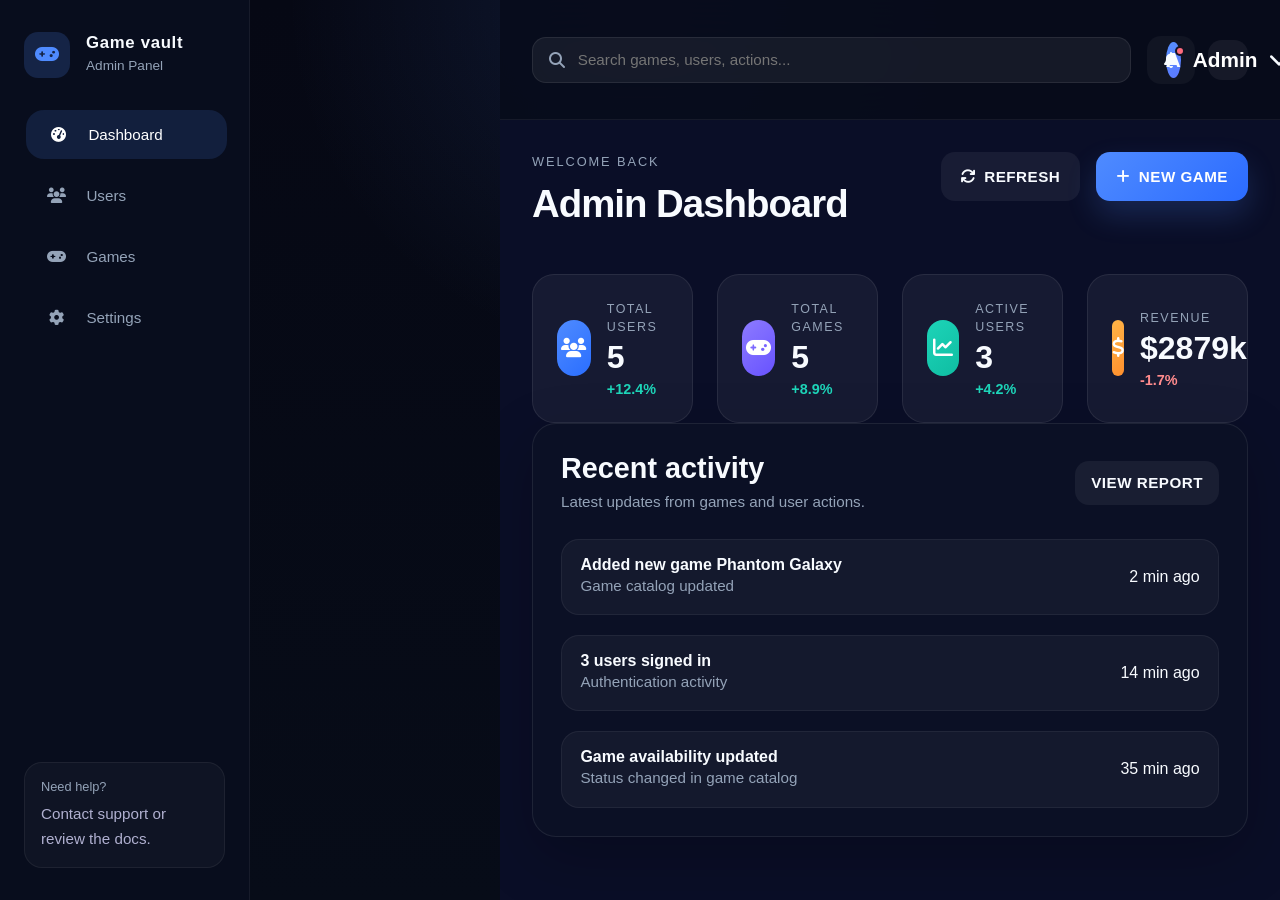
==== commit e454b9e5: "Update dashboard.html" ====
--- a/pages/dashboard.html
+++ b/pages/dashboard.html
@@ -18,7 +18,7 @@
           <i class="fas fa-gamepad"></i>
         </div>
         <div>
-          <h1>NEON NEXUS</h1>
+          <h1>Game vault</h1>
           <p>Admin Panel</p>
         </div>
       </div>
@@ -328,4 +328,4 @@
 
     <script src="../scriptes/dashboard.js"></script>
   </body>
-</html>+</html>
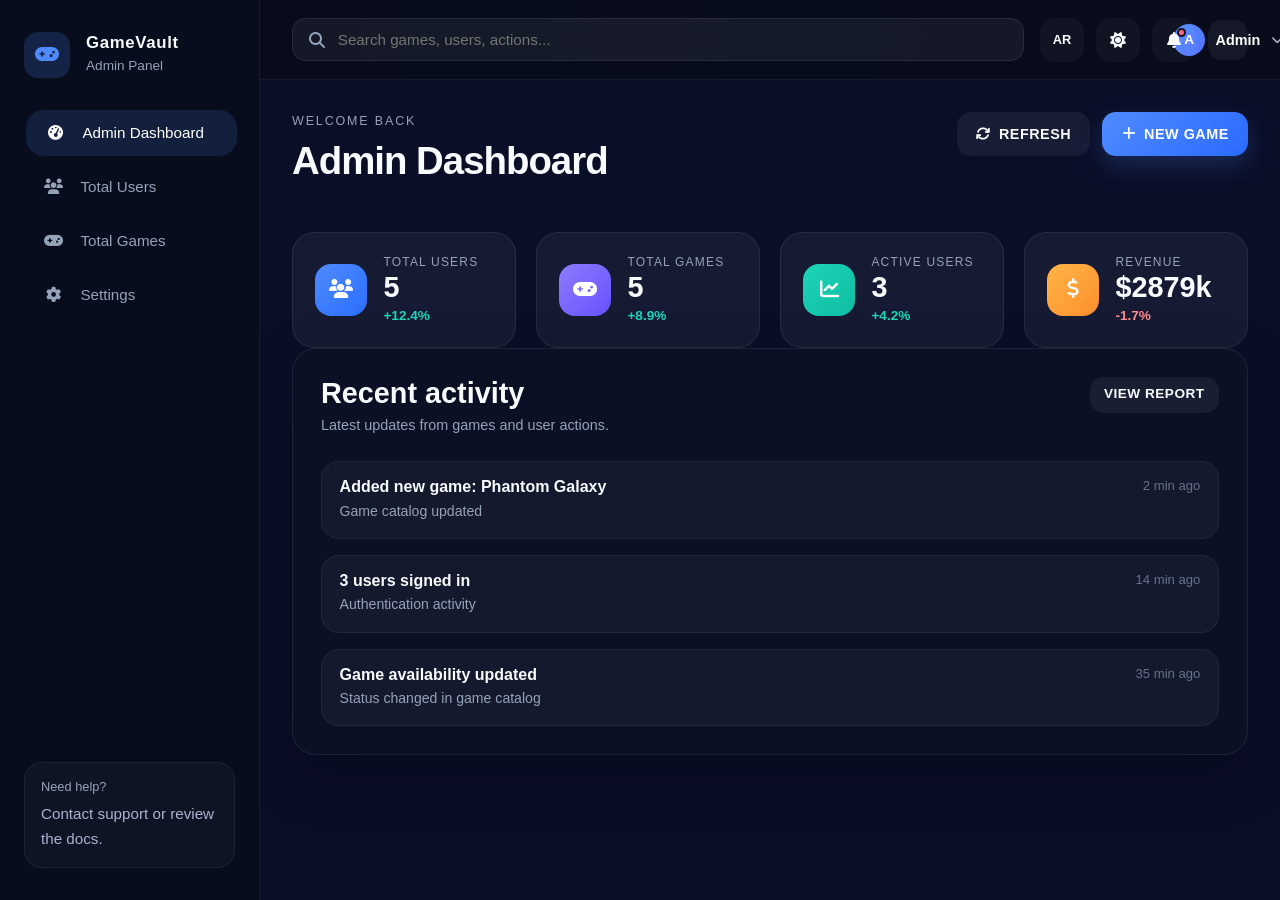
==== commit 29ea6700: "again" ====
--- a/pages/dashboard.html
+++ b/pages/dashboard.html
@@ -3,7 +3,7 @@
   <head>
     <meta charset="UTF-8" />
     <meta name="viewport" content="width=device-width, initial-scale=1.0" />
-    <title>Admin Dashboard - NEON NEXUS</title>
+    <title>Admin Dashboard - GameVault</title>
     <link rel="stylesheet" href="../styles/main.css" />
     <link rel="stylesheet" href="../styles/dashboard.css" />
     <link
@@ -12,33 +12,40 @@
     />
   </head>
   <body>
-    <aside class="sidebar">
+    <!-- Mobile sidebar overlay -->
+    <div class="sidebar-overlay" id="sidebarOverlay"></div>
+
+    <aside class="sidebar" id="sidebar">
       <div class="sidebar-brand">
         <div class="brand-icon">
           <i class="fas fa-gamepad"></i>
         </div>
         <div>
-          <h1>Game vault</h1>
+          <h1>GameVault</h1>
           <p>Admin Panel</p>
         </div>
+        <!-- Close button for mobile -->
+        <button class="sidebar-close-btn" id="sidebarCloseBtn" aria-label="Close sidebar">
+          <i class="fas fa-times"></i>
+        </button>
       </div>
 
       <nav class="sidebar-menu" aria-label="Main navigation">
         <button class="sidebar-link active" data-view="overview">
           <i class="fas fa-tachometer-alt"></i>
-          <span>Dashboard</span>
+          <span data-i18n="dash-title">Dashboard</span>
         </button>
         <button class="sidebar-link" data-view="users">
           <i class="fas fa-users"></i>
-          <span>Users</span>
+          <span data-i18n="stat-users">Users</span>
         </button>
         <button class="sidebar-link" data-view="games">
           <i class="fas fa-gamepad"></i>
-          <span>Games</span>
+          <span data-i18n="stat-games">Games</span>
         </button>
         <button class="sidebar-link" data-view="settings">
           <i class="fas fa-cog"></i>
-          <span>Settings</span>
+          <span data-i18n="settings">Settings</span>
         </button>
       </nav>
 
@@ -50,6 +57,11 @@
 
     <div class="page-shell">
       <header class="topbar">
+        <!-- Hamburger menu button (mobile only) -->
+        <button class="hamburger-btn" id="hamburgerBtn" aria-label="Open sidebar">
+          <i class="fas fa-bars"></i>
+        </button>
+
         <div class="topbar-search">
           <i class="fas fa-search"></i>
           <input
@@ -66,7 +78,7 @@
           <button class="profile-button" id="profileMenuButton">
             <span class="profile-avatar">A</span>
             <span class="profile-name">Admin</span>
-            <i class="fas fa-chevron-down"></i>
+            <i class="fas fa-chevron-down profile-chevron"></i>
           </button>
         </div>
       </header>
@@ -79,10 +91,10 @@
           </div>
           <div class="header-actions">
             <button class="btn btn-secondary" id="refreshStatsBtn">
-              <i class="fas fa-sync"></i> Refresh
+              <i class="fas fa-sync"></i> <span class="btn-text">Refresh</span>
             </button>
             <button class="btn btn-primary" id="openGameModalBtn">
-              <i class="fas fa-plus"></i> New game
+              <i class="fas fa-plus"></i> <span class="btn-text">New game</span>
             </button>
           </div>
         </section>
@@ -97,7 +109,7 @@
                 <i class="fas fa-users"></i>
               </div>
               <div>
-                <span class="stat-label">Total Users</span>
+                <span class="stat-label" data-i18n="stat-users">Total Users</span>
                 <h2 id="totalUsers">0</h2>
                 <span class="stat-change positive">+12.4%</span>
               </div>
@@ -107,7 +119,7 @@
                 <i class="fas fa-gamepad"></i>
               </div>
               <div>
-                <span class="stat-label">Total Games</span>
+                <span class="stat-label" data-i18n="stat-games">Total Games</span>
                 <h2 id="totalGames">0</h2>
                 <span class="stat-change positive">+8.9%</span>
               </div>
@@ -117,7 +129,7 @@
                 <i class="fas fa-chart-line"></i>
               </div>
               <div>
-                <span class="stat-label">Active Users</span>
+                <span class="stat-label" data-i18n="stat-active">Active Users</span>
                 <h2 id="activeUsers">0</h2>
                 <span class="stat-change positive">+4.2%</span>
               </div>
@@ -127,7 +139,7 @@
                 <i class="fas fa-dollar-sign"></i>
               </div>
               <div>
-                <span class="stat-label">Revenue</span>
+                <span class="stat-label" data-i18n="stat-revenue">Revenue</span>
                 <h2 id="totalRevenue">$0</h2>
                 <span class="stat-change negative">-1.7%</span>
               </div>
@@ -324,8 +336,52 @@
       </div>
     </div>
 
+    <!-- User Modal -->
+    <div class="modal-overlay hidden" id="userModal">
+      <div class="modal-card">
+        <div class="modal-header">
+          <div>
+            <h2 id="userModalTitle">Add new user</h2>
+            <p>Enter user details below.</p>
+          </div>
+          <button class="icon-button" id="closeUserModalBtn">
+            <i class="fas fa-times"></i>
+          </button>
+        </div>
+        <form id="userModalForm" class="modal-form">
+          <label class="floating-label">
+            <input type="text" id="modalUserName" required />
+            <span>Full name</span>
+          </label>
+          <label class="floating-label">
+            <input type="email" id="modalUserEmail" required />
+            <span>Email</span>
+          </label>
+          <label class="floating-label select-label">
+            <select id="modalUserRole">
+              <option value="member">Member</option>
+              <option value="admin">Admin</option>
+            </select>
+            <span>Role</span>
+          </label>
+          <label class="floating-label select-label">
+            <select id="modalUserStatus">
+              <option value="active">Active</option>
+              <option value="inactive">Inactive</option>
+            </select>
+            <span>Status</span>
+          </label>
+          <div class="modal-actions">
+            <button type="button" class="btn btn-secondary" id="userModalCancelBtn">Cancel</button>
+            <button type="submit" class="btn btn-primary" id="userModalSaveBtn">Save</button>
+          </div>
+        </form>
+      </div>
+    </div>
+
     <div class="toast-container" id="toastContainer"></div>
 
     <script src="../scriptes/dashboard.js"></script>
+    <script src="../scriptes/theme-lang.js"></script>
   </body>
 </html>
--- a/styles/main.css
+++ b/styles/main.css
@@ -2016,3 +2016,204 @@
     opacity: 1;
   }
 }
+
+/* ============================================
+   LIGHT MODE OVERRIDES
+   ============================================ */
+html.light-mode body,
+html.light-mode .main-content {
+  background-color: #eef2ff;
+  color: #0a0e27;
+}
+
+html.light-mode .sidebar {
+  background: #f5f7ff;
+  border-right-color: #0077cc;
+}
+
+html.light-mode .top-nav {
+  background: #f5f7ff;
+  border-bottom-color: #0077cc;
+}
+
+html.light-mode .logo,
+html.light-mode .sidebar-brand h1 {
+  background: linear-gradient(135deg, #0066bb, #cc0066);
+  -webkit-background-clip: text;
+  -webkit-text-fill-color: transparent;
+  background-clip: text;
+}
+
+html.light-mode .nav-item {
+  color: #444465;
+}
+
+html.light-mode .nav-item:hover,
+html.light-mode .nav-item.active {
+  color: #0077cc;
+  background: rgba(0, 119, 204, 0.1);
+  border-left-color: #0077cc;
+}
+
+html.light-mode p,
+html.light-mode .hero-description,
+html.light-mode .page-description,
+html.light-mode .breadcrumb-item {
+  color: #555580;
+}
+
+html.light-mode .breadcrumb-item:first-child,
+html.light-mode .breadcrumb-divider {
+  color: #0077cc;
+}
+
+html.light-mode .search-input {
+  background: rgba(0, 119, 204, 0.05);
+  border-color: rgba(0, 119, 204, 0.3);
+  color: #0a0e27;
+}
+
+html.light-mode .search-input::placeholder { color: #888; }
+
+html.light-mode .icon-button,
+html.light-mode .icon-button:hover { color: #0077cc; }
+
+html.light-mode .profile-button {
+  background: rgba(0, 119, 204, 0.1);
+  border-color: #0077cc;
+  color: #0077cc;
+}
+
+html.light-mode .product-card,
+html.light-mode .product-card-small,
+html.light-mode .stream-card,
+html.light-mode .ranking-card,
+html.light-mode .friend-card,
+html.light-mode .download-card,
+html.light-mode .pending-item,
+html.light-mode .friends-list-section,
+html.light-mode .friend-requests,
+html.light-mode .suggested-friends,
+html.light-mode .recent-activity,
+html.light-mode .network-health,
+html.light-mode .on-the-radar,
+html.light-mode .library-content,
+html.light-mode .global-space {
+  background: #ffffff;
+  border-color: #0077cc;
+}
+
+html.light-mode .hero-section,
+html.light-mode .page-hero {
+  background: linear-gradient(135deg, rgba(0,119,204,0.07), rgba(204,0,102,0.05));
+  border-color: #0077cc;
+}
+
+html.light-mode .newsletter-section {
+  background: linear-gradient(135deg, rgba(0,119,204,0.08), rgba(204,0,102,0.07));
+  border-color: #0077cc;
+}
+
+html.light-mode .newsletter-input {
+  background: rgba(255,255,255,0.8);
+  border-color: #0077cc;
+  color: #0a0e27;
+}
+
+html.light-mode .newsletter-input::placeholder { color: #888; }
+
+html.light-mode .btn-primary {
+  background: linear-gradient(135deg, #0077cc, #005599);
+  color: #ffffff;
+}
+
+html.light-mode .btn-secondary {
+  color: #0077cc;
+  border-color: #0077cc;
+}
+
+html.light-mode .btn-secondary:hover { background: rgba(0,119,204,0.1); }
+
+html.light-mode .launch-button {
+  background: linear-gradient(135deg, #0077cc, #005599);
+  color: #fff;
+}
+
+html.light-mode .label-tag {
+  background: rgba(0,119,204,0.15);
+  border-color: #0077cc;
+  color: #0077cc;
+}
+
+html.light-mode .label-tag.secondary {
+  background: rgba(204,0,102,0.12);
+  border-color: #cc0066;
+  color: #cc0066;
+}
+
+html.light-mode .view-all { color: #0077cc; }
+html.light-mode .view-all:hover { color: #cc0066; }
+
+html.light-mode .price-tag { color: #0077cc; }
+html.light-mode .rating { color: #cc0066; }
+
+html.light-mode .tab-btn {
+  border-color: rgba(0,119,204,0.3);
+  color: #555580;
+}
+html.light-mode .tab-btn.active,
+html.light-mode .tab-btn:hover {
+  background: rgba(0,119,204,0.15);
+  border-color: #0077cc;
+  color: #0077cc;
+}
+
+html.light-mode .progress-bar { background: rgba(0,119,204,0.2); }
+
+html.light-mode .footer { border-top-color: #0077cc; }
+html.light-mode .footer-links a { color: #555580; }
+html.light-mode .footer-links a:hover { color: #0077cc; }
+
+html.light-mode .cart-modal-content { background: #f5f7ff; border-color: #0077cc; }
+html.light-mode .cart-modal-header { border-bottom-color: rgba(0,119,204,0.2); }
+html.light-mode .cart-modal-header h2 { color: #0077cc; }
+html.light-mode .cart-item-title { color: #0a0e27; }
+html.light-mode .cart-item-price { color: #0077cc; }
+html.light-mode .cart-footer { border-top-color: rgba(0,119,204,0.2); }
+html.light-mode .cart-total strong { color: #0077cc; }
+html.light-mode .quantity-btn { background: rgba(0,119,204,0.1); border-color: rgba(0,119,204,0.3); color: #0077cc; }
+
+html.light-mode ::-webkit-scrollbar-track { background: rgba(0,119,204,0.1); }
+html.light-mode ::-webkit-scrollbar-thumb { background: #0077cc; }
+html.light-mode ::-webkit-scrollbar-thumb:hover { background: #cc0066; }
+
+/* Dashboard light mode */
+html.light-mode .page-shell { background: #eef2ff; }
+html.light-mode .topbar { background: #f5f7ff; border-bottom: 1px solid rgba(0,119,204,0.2); }
+html.light-mode .panel-card,
+html.light-mode .stat-card,
+html.light-mode .settings-card,
+html.light-mode .modal-card { background: #ffffff; border-color: rgba(0,119,204,0.2); }
+html.light-mode .data-table th { background: rgba(0,119,204,0.07); color: #0a0e27; }
+html.light-mode .data-table td { border-bottom-color: rgba(0,119,204,0.1); color: #0a0e27; }
+html.light-mode .modal-overlay { background: rgba(0,0,0,0.5); }
+html.light-mode h1,html.light-mode h2,html.light-mode h3,html.light-mode h4 { color: #0a0e27; }
+
+/* Login light mode */
+html.light-mode .login_page {
+  background: rgba(240,244,255,0.95);
+  border-color: #0077cc;
+  color: #0a0e27;
+  box-shadow: 0 10px 40px rgba(0,119,204,0.2);
+}
+html.light-mode .login_page label { color: #0a0e27; }
+html.light-mode .login_page .inputs {
+  background: rgba(255,255,255,0.9);
+  border-color: rgba(0,119,204,0.4);
+  color: #0a0e27;
+}
+html.light-mode .login_page .btn { background: linear-gradient(135deg,#0077cc,#005599); }
+html.light-mode .login__header { color: #0a0e27; }
+html.light-mode .login__subtitle { color: #555580; }
+html.light-mode .login__footer p,
+html.light-mode .login__footer a { color: #0077cc; }
--- a/styles/dashboard.css
+++ b/styles/dashboard.css
@@ -1,3 +1,6 @@
+/* =============================================
+   BASE
+   ============================================= */
 body {
   min-height: 100vh;
   background:
@@ -6,16 +9,19 @@
   color: #f8fbff;
 }
 
-.page-shell {
-  display: grid;
-  grid-template-columns: 250px 1fr;
+/* =============================================
+   LAYOUT: sidebar + page-shell side by side
+   ============================================= */
+body {
+  display: flex;
   min-height: 100vh;
 }
 
 .sidebar {
+  width: 260px;
+  flex-shrink: 0;
   position: sticky;
   top: 0;
-  align-self: start;
   height: 100vh;
   padding: 2rem 1.5rem;
   background: rgba(9, 14, 30, 0.98);
@@ -23,12 +29,27 @@
   display: flex;
   flex-direction: column;
   gap: 2rem;
-}
-
+  overflow-y: auto;
+  z-index: 200;
+  transition: transform 0.3s cubic-bezier(0.4, 0, 0.2, 1);
+}
+
+.page-shell {
+  flex: 1;
+  display: flex;
+  flex-direction: column;
+  min-height: 100vh;
+  overflow: hidden;
+}
+
+/* =============================================
+   SIDEBAR BRAND
+   ============================================= */
 .sidebar-brand {
   display: flex;
   align-items: center;
   gap: 1rem;
+  position: relative;
 }
 
 .brand-icon {
@@ -40,6 +61,7 @@
   background: rgba(79, 139, 255, 0.18);
   color: #4f8bff;
   font-size: 1.2rem;
+  flex-shrink: 0;
 }
 
 .sidebar-brand h1 {
@@ -53,9 +75,27 @@
   font-size: 0.85rem;
 }
 
+/* Close button inside sidebar (mobile only) */
+.sidebar-close-btn {
+  display: none;
+  margin-left: auto;
+  border: none;
+  background: rgba(255,255,255,0.06);
+  color: #f8fbff;
+  width: 36px;
+  height: 36px;
+  border-radius: 10px;
+  cursor: pointer;
+  place-items: center;
+  flex-shrink: 0;
+}
+
+/* =============================================
+   SIDEBAR NAV
+   ============================================= */
 .sidebar-menu {
   display: grid;
-  gap: 0.75rem;
+  gap: 0.5rem;
 }
 
 .sidebar-link {
@@ -63,7 +103,7 @@
   border: none;
   background: transparent;
   color: #94a3b8;
-  padding: 1rem 1.15rem;
+  padding: 0.9rem 1.15rem;
   border-radius: 18px;
   display: flex;
   align-items: center;
@@ -74,11 +114,13 @@
     transform 0.25s ease,
     background-color 0.25s ease,
     color 0.25s ease;
+  text-align: left;
 }
 
 .sidebar-link i {
-  width: 28px;
+  width: 22px;
   text-align: center;
+  flex-shrink: 0;
 }
 
 .sidebar-link:hover,
@@ -103,19 +145,40 @@
   margin-bottom: 0.5rem;
 }
 
+/* =============================================
+   TOPBAR
+   ============================================= */
 .topbar {
-  grid-column: 2;
   position: sticky;
   top: 0;
-  z-index: 50;
-  display: flex;
-  justify-content: space-between;
+  z-index: 100;
+  display: flex;
   align-items: center;
   gap: 1rem;
-  padding: 1.25rem 2rem;
+  padding: 1.1rem 2rem;
   backdrop-filter: blur(24px);
   background: rgba(8, 13, 28, 0.92);
   border-bottom: 1px solid rgba(255, 255, 255, 0.06);
+}
+
+/* Hamburger button (hidden on desktop) */
+.hamburger-btn {
+  display: none;
+  border: none;
+  background: rgba(255,255,255,0.06);
+  color: #f8fbff;
+  width: 44px;
+  height: 44px;
+  border-radius: 14px;
+  cursor: pointer;
+  place-items: center;
+  flex-shrink: 0;
+  font-size: 1.1rem;
+  transition: background 0.2s ease;
+}
+
+.hamburger-btn:hover {
+  background: rgba(79, 139, 255, 0.14);
 }
 
 .topbar-search {
@@ -126,11 +189,13 @@
   background: rgba(255, 255, 255, 0.06);
   border: 1px solid rgba(255, 255, 255, 0.08);
   border-radius: 14px;
-  padding: 0.85rem 1rem;
+  padding: 0.75rem 1rem;
+  min-width: 0;
 }
 
 .topbar-search i {
   color: #94a3b8;
+  flex-shrink: 0;
 }
 
 .topbar-search input {
@@ -140,20 +205,22 @@
   color: #f8fbff;
   font-size: 0.95rem;
   outline: none;
+  min-width: 0;
 }
 
 .topbar-actions {
   display: flex;
   align-items: center;
-  gap: 0.8rem;
+  gap: 0.75rem;
+  flex-shrink: 0;
 }
 
 .icon-button {
   border: none;
   background: rgba(255, 255, 255, 0.04);
   color: #f8fbff;
-  width: 48px;
-  height: 48px;
+  width: 44px;
+  height: 44px;
   border-radius: 14px;
   display: grid;
   place-items: center;
@@ -162,6 +229,7 @@
   transition:
     background 0.2s ease,
     transform 0.2s ease;
+  flex-shrink: 0;
 }
 
 .icon-button:hover {
@@ -173,8 +241,8 @@
   position: absolute;
   top: 10px;
   right: 10px;
-  width: 10px;
-  height: 10px;
+  width: 9px;
+  height: 9px;
   border-radius: 50%;
   background: #ff6b7d;
   border: 2px solid rgba(9, 14, 30, 0.95);
@@ -187,12 +255,13 @@
   color: #f8fbff;
   display: inline-flex;
   align-items: center;
-  gap: 0.75rem;
-  padding: 0.75rem 1rem;
+  gap: 0.65rem;
+  padding: 0.65rem 0.9rem;
   cursor: pointer;
   transition:
     background 0.2s ease,
     transform 0.2s ease;
+  white-space: nowrap;
 }
 
 .profile-button:hover {
@@ -201,53 +270,73 @@
 }
 
 .profile-avatar {
-  width: 36px;
-  height: 36px;
+  width: 32px;
+  height: 32px;
   border-radius: 50%;
   display: grid;
   place-items: center;
   background: linear-gradient(135deg, #4f8bff, #5473ff);
   font-weight: 700;
+  font-size: 0.85rem;
+  flex-shrink: 0;
 }
 
 .profile-name {
   color: #fff;
   font-weight: 600;
-}
-
+  font-size: 0.9rem;
+}
+
+.profile-chevron {
+  font-size: 0.75rem;
+  opacity: 0.7;
+}
+
+/* =============================================
+   MAIN CONTENT
+   ============================================= */
 .main-content {
-  grid-column: 2;
+  flex: 1;
   padding: 2rem;
   display: flex;
   flex-direction: column;
   gap: 2rem;
-}
-
+  overflow-y: auto;
+}
+
+/* =============================================
+   PAGE HEADER
+   ============================================= */
 .page-header {
   display: flex;
   align-items: flex-start;
   justify-content: space-between;
-  gap: 1.5rem;
+  gap: 1rem;
+  flex-wrap: wrap;
 }
 
 .eyebrow {
   color: #94a3b8;
   text-transform: uppercase;
   letter-spacing: 0.15em;
-  font-size: 0.8rem;
-  margin-bottom: 0.55rem;
+  font-size: 0.78rem;
+  margin-bottom: 0.45rem;
 }
 
 .page-header h1 {
-  font-size: clamp(2rem, 3vw, 2.5rem);
+  font-size: clamp(1.6rem, 3vw, 2.4rem);
+  line-height: 1.15;
 }
 
 .header-actions {
   display: flex;
+  gap: 0.75rem;
   flex-wrap: wrap;
-  gap: 1rem;
-}
-
+}
+
+/* =============================================
+   BUTTONS
+   ============================================= */
 .btn {
   display: inline-flex;
   align-items: center;
@@ -256,8 +345,8 @@
   min-height: 44px;
   border: none;
   border-radius: 14px;
-  padding: 0.95rem 1.25rem;
-  font-size: 0.95rem;
+  padding: 0.8rem 1.2rem;
+  font-size: 0.9rem;
   font-weight: 700;
   cursor: pointer;
   transition:
@@ -265,6 +354,7 @@
     box-shadow 0.2s ease,
     background 0.2s ease;
   line-height: 1.2;
+  white-space: nowrap;
 }
 
 .btn:hover {
@@ -274,7 +364,7 @@
 .btn-primary {
   background: linear-gradient(135deg, #4f8bff, #2b6bff);
   color: #fff;
-  box-shadow: 0 14px 30px rgba(79, 139, 255, 0.2);
+  box-shadow: 0 10px 24px rgba(79, 139, 255, 0.22);
 }
 
 .btn-secondary {
@@ -288,20 +378,25 @@
 }
 
 .small {
-  padding: 0.7rem 1rem;
-}
-
+  padding: 0.6rem 0.9rem;
+  min-height: 36px;
+  font-size: 0.85rem;
+}
+
+/* =============================================
+   STATS GRID
+   ============================================= */
 .stats-grid {
   display: grid;
   grid-template-columns: repeat(4, minmax(0, 1fr));
-  gap: 1.5rem;
+  gap: 1.25rem;
 }
 
 .stat-card {
   background: rgba(255, 255, 255, 0.05);
   border: 1px solid rgba(255, 255, 255, 0.08);
   border-radius: 22px;
-  padding: 1.5rem;
+  padding: 1.4rem;
   display: flex;
   align-items: center;
   gap: 1rem;
@@ -316,56 +411,46 @@
 }
 
 .stat-icon {
-  width: 56px;
-  height: 56px;
-  border-radius: 18px;
+  width: 52px;
+  height: 52px;
+  border-radius: 16px;
   display: grid;
   place-items: center;
   color: #fff;
-  font-size: 1.25rem;
-}
-
-.bg-blue {
-  background: linear-gradient(135deg, #4f8bff, #2a6eff);
-}
-
-.bg-purple {
-  background: linear-gradient(135deg, #8d7bff, #6752ff);
-}
-
-.bg-green {
-  background: linear-gradient(135deg, #1dd4b8, #0fbda2);
-}
-
-.bg-orange {
-  background: linear-gradient(135deg, #ffb547, #ff8f2d);
-}
+  font-size: 1.2rem;
+  flex-shrink: 0;
+}
+
+.bg-blue   { background: linear-gradient(135deg, #4f8bff, #2a6eff); }
+.bg-purple { background: linear-gradient(135deg, #8d7bff, #6752ff); }
+.bg-green  { background: linear-gradient(135deg, #1dd4b8, #0fbda2); }
+.bg-orange { background: linear-gradient(135deg, #ffb547, #ff8f2d); }
 
 .stat-label {
   color: #94a3b8;
   text-transform: uppercase;
-  font-size: 0.78rem;
-  letter-spacing: 0.12em;
+  font-size: 0.75rem;
+  letter-spacing: 0.1em;
+  display: block;
 }
 
 .stat-card h2 {
-  margin: 0.25rem 0;
-  font-size: 2rem;
+  margin: 0.2rem 0 0.15rem;
+  font-size: 1.8rem;
+  line-height: 1.1;
 }
 
 .stat-change {
-  font-size: 0.9rem;
+  font-size: 0.85rem;
   font-weight: 700;
 }
 
-.stat-change.positive {
-  color: #1dd4b8;
-}
-
-.stat-change.negative {
-  color: #ff8b8d;
-}
-
+.stat-change.positive { color: #1dd4b8; }
+.stat-change.negative { color: #ff8b8d; }
+
+/* =============================================
+   PANELS / CARDS
+   ============================================= */
 .overview-card,
 .table-panel,
 .settings-panel {
@@ -379,74 +464,90 @@
 .panel-title,
 .table-header {
   display: flex;
-  align-items: center;
+  align-items: flex-start;
   justify-content: space-between;
   gap: 1rem;
   margin-bottom: 1.5rem;
+  flex-wrap: wrap;
 }
 
 .panel-title h2,
-.table-header h2 {
-  margin: 0;
-}
+.table-header h2 { margin: 0; }
 
 .panel-title p,
 .table-header p {
-  margin: 0.35rem 0 0;
-  color: #94a3b8;
-}
-
+  margin: 0.3rem 0 0;
+  color: #94a3b8;
+  font-size: 0.9rem;
+}
+
+/* =============================================
+   ACTIVITY LIST
+   ============================================= */
 .activity-list {
   display: grid;
-  gap: 1.25rem;
+  gap: 1rem;
 }
 
 .activity-item {
   display: flex;
   justify-content: space-between;
+  align-items: flex-start;
   gap: 1rem;
-  padding: 1rem 1.15rem;
+  padding: 1rem 1.1rem;
   border-radius: 18px;
   background: rgba(255, 255, 255, 0.04);
   border: 1px solid rgba(255, 255, 255, 0.06);
+  flex-wrap: wrap;
 }
 
 .activity-item p {
   color: #94a3b8;
-}
-
-.section-toolbar,
-.settings-grid {
+  font-size: 0.88rem;
+  margin: 0.2rem 0 0;
+}
+
+.activity-item span {
+  color: #64748b;
+  font-size: 0.82rem;
+  white-space: nowrap;
+  flex-shrink: 0;
+}
+
+/* =============================================
+   SECTION TOOLBAR
+   ============================================= */
+.section-toolbar {
   display: flex;
   align-items: center;
   justify-content: space-between;
-  gap: 1.5rem;
-  flex-wrap: wrap;
-}
-
-.toolbar-group {
-  display: flex;
-  align-items: center;
   gap: 1rem;
   flex-wrap: wrap;
+}
+
+.toolbar-group {
+  display: flex;
+  align-items: center;
+  gap: 0.75rem;
+  flex-wrap: wrap;
+  flex: 1;
 }
 
 .input-group {
   position: relative;
   background: rgba(255, 255, 255, 0.05);
   border: 1px solid rgba(255, 255, 255, 0.08);
-  border-radius: 16px;
-  padding: 0.85rem 1rem;
-  display: flex;
-  align-items: center;
-  gap: 0.75rem;
-  min-width: 220px;
-  width: min(280px, 100%);
-}
-
-.input-group i {
-  color: #94a3b8;
-}
+  border-radius: 14px;
+  padding: 0.75rem 1rem;
+  display: flex;
+  align-items: center;
+  gap: 0.65rem;
+  min-width: 180px;
+  flex: 1;
+  max-width: 280px;
+}
+
+.input-group i { color: #94a3b8; flex-shrink: 0; }
 
 .input-group input,
 .input-group select {
@@ -455,79 +556,93 @@
   background: transparent;
   color: #f8fbff;
   outline: none;
-  font-size: 0.95rem;
-}
-
-.input-group select {
-  padding: 0.25rem 0;
-}
-
+  font-size: 0.9rem;
+}
+
+.input-group select option { background: #0c1226; }
+
+/* =============================================
+   TABLE
+   ============================================= */
 .table-scroll {
   overflow-x: auto;
-  margin-top: 0.75rem;
+  margin-top: 0.5rem;
+  -webkit-overflow-scrolling: touch;
 }
 
 .data-table {
   width: 100%;
   border-collapse: separate;
-  border-spacing: 0 0.85rem;
-  min-width: 720px;
+  border-spacing: 0 0.75rem;
+  min-width: 640px;
 }
 
 .data-table th,
 .data-table td {
-  padding: 1rem 1.25rem;
+  padding: 0.9rem 1rem;
   text-align: left;
   color: #f8fbff;
 }
 
 .data-table thead th {
   color: #94a3b8;
-  font-size: 0.85rem;
-  letter-spacing: 0.12em;
+  font-size: 0.8rem;
+  letter-spacing: 0.1em;
   text-transform: uppercase;
+  padding-bottom: 0.25rem;
 }
 
 .data-table tbody tr {
   background: rgba(255, 255, 255, 0.04);
-  border: 1px solid rgba(255, 255, 255, 0.06);
-  border-radius: 18px;
-  transition:
-    transform 0.2s ease,
-    box-shadow 0.2s ease;
+  border-radius: 16px;
+  transition: transform 0.2s ease, box-shadow 0.2s ease;
 }
 
 .data-table tbody tr:hover {
   transform: translateY(-2px);
-  box-shadow: 0 18px 35px rgba(0, 0, 0, 0.12);
-}
-
-.data-table td {
-  vertical-align: middle;
-}
+  box-shadow: 0 14px 30px rgba(0, 0, 0, 0.12);
+}
+
+.data-table td { vertical-align: middle; }
 
 .data-table td:first-child,
 .data-table th:first-child {
-  width: 25%;
-}
-
-.data-table td:nth-child(2),
-.data-table th:nth-child(2) {
-  width: 20%;
-}
-
-.table-actions-column {
-  width: 18%;
-}
-
+  border-radius: 16px 0 0 16px;
+  padding-left: 1.25rem;
+}
+
+.data-table td:last-child,
+.data-table th:last-child {
+  border-radius: 0 16px 16px 0;
+  padding-right: 1.25rem;
+}
+
+.table-actions-column { width: 140px; }
+
+.table-summary {
+  color: #94a3b8;
+  font-size: 0.88rem;
+  white-space: nowrap;
+}
+
+.empty-row {
+  text-align: center !important;
+  color: #94a3b8 !important;
+  padding: 2.5rem !important;
+}
+
+/* =============================================
+   BADGES
+   ============================================= */
 .badge-pill {
   display: inline-flex;
   align-items: center;
-  gap: 0.35rem;
-  padding: 0.55rem 0.85rem;
+  gap: 0.3rem;
+  padding: 0.4rem 0.8rem;
   border-radius: 999px;
-  font-size: 0.8rem;
+  font-size: 0.78rem;
   font-weight: 700;
+  white-space: nowrap;
 }
 
 .badge-pill.available {
@@ -540,116 +655,137 @@
   color: #ff6b7d;
 }
 
+/* =============================================
+   ACTION BUTTONS
+   ============================================= */
 .action-buttons {
   display: flex;
-  gap: 0.75rem;
+  gap: 0.5rem;
   flex-wrap: wrap;
 }
 
 .action-buttons button {
-  min-width: 44px;
-  height: 44px;
-  border-radius: 14px;
+  min-width: 40px;
+  height: 40px;
+  border-radius: 12px;
   padding: 0;
   display: grid;
   place-items: center;
-}
-
-.action-buttons .btn-secondary {
-  background: rgba(255, 255, 255, 0.06);
-}
-
-.action-buttons .btn-danger {
-  background: rgba(255, 107, 125, 0.16);
-}
-
+  font-size: 0.85rem;
+}
+
+.action-buttons .btn-secondary { background: rgba(255,255,255,0.06); }
+.action-buttons .btn-danger    { background: rgba(255,107,125,0.16); color: #ff6b7d; }
+.action-buttons .btn-primary   { background: rgba(79,139,255,0.16); color: #4f8bff; box-shadow: none; }
+
+/* =============================================
+   PAGINATION
+   ============================================= */
 .pagination-row {
   display: flex;
   justify-content: space-between;
   align-items: center;
-  margin-top: 1.5rem;
+  margin-top: 1.25rem;
   flex-wrap: wrap;
-  gap: 1rem;
+  gap: 0.75rem;
+}
+
+.pagination-info {
+  color: #94a3b8;
+  font-size: 0.88rem;
 }
 
 .pagination-controls {
   display: flex;
   align-items: center;
-  gap: 0.5rem;
+  gap: 0.4rem;
+  flex-wrap: wrap;
 }
 
 .pagination-button {
   border: none;
   background: rgba(255, 255, 255, 0.05);
   color: #f8fbff;
-  width: 40px;
-  height: 40px;
-  border-radius: 14px;
+  width: 38px;
+  height: 38px;
+  border-radius: 12px;
   cursor: pointer;
+  font-size: 0.88rem;
+  transition: background 0.2s ease;
 }
 
 .pagination-button.active,
 .pagination-button:hover {
-  background: rgba(79, 139, 255, 0.14);
-}
-
+  background: rgba(79, 139, 255, 0.2);
+  color: #4f8bff;
+}
+
+/* =============================================
+   SETTINGS
+   ============================================= */
 .settings-grid {
   display: grid;
   grid-template-columns: repeat(2, minmax(0, 1fr));
-  gap: 1.5rem;
+  gap: 1.25rem;
+  margin-top: 0.25rem;
 }
 
 .settings-card {
   background: rgba(255, 255, 255, 0.03);
   border: 1px solid rgba(255, 255, 255, 0.08);
-  border-radius: 22px;
+  border-radius: 20px;
   padding: 1.5rem;
 }
 
-.settings-card h3 {
-  margin-bottom: 0.5rem;
-}
+.settings-card h3 { margin-bottom: 0.4rem; }
 
 .settings-card p {
   color: #94a3b8;
   margin-bottom: 1rem;
-}
-
+  font-size: 0.9rem;
+}
+
+/* =============================================
+   MODAL
+   ============================================= */
 .modal-overlay {
   position: fixed;
   inset: 0;
   background: rgba(0, 0, 0, 0.72);
   display: grid;
   place-items: center;
-  padding: 1.5rem;
+  padding: 1.25rem;
   z-index: 999;
 }
 
 .modal-card {
-  width: min(620px, 100%);
+  width: min(580px, 100%);
   background: rgba(10, 16, 37, 0.98);
   border: 1px solid rgba(255, 255, 255, 0.08);
   border-radius: 28px;
   padding: 2rem;
-  box-shadow: 0 20px 60px rgba(0, 0, 0, 0.22);
+  box-shadow: 0 20px 60px rgba(0, 0, 0, 0.35);
+  max-height: 90vh;
+  overflow-y: auto;
 }
 
 .modal-header {
   display: flex;
-  align-items: center;
+  align-items: flex-start;
   justify-content: space-between;
   gap: 1rem;
-  margin-bottom: 1.75rem;
-}
-
-.modal-header h2 {
-  margin: 0;
-}
-
-.modal-form {
-  display: grid;
-  gap: 1.25rem;
-}
+  margin-bottom: 1.5rem;
+}
+
+.modal-header h2 { margin: 0; }
+
+.modal-header p {
+  color: #94a3b8;
+  font-size: 0.88rem;
+  margin: 0.3rem 0 0;
+}
+
+.modal-form { display: grid; gap: 1.1rem; }
 
 .floating-label {
   position: relative;
@@ -659,131 +795,321 @@
 .floating-label input,
 .floating-label select {
   width: 100%;
-  padding: 1rem 1rem 0.9rem;
-  border-radius: 16px;
-  border: 1px solid rgba(255, 255, 255, 0.08);
+  padding: 1.1rem 1rem 0.7rem;
+  border-radius: 14px;
+  border: 1px solid rgba(255, 255, 255, 0.1);
   background: rgba(255, 255, 255, 0.04);
   color: #f8fbff;
   font-size: 0.95rem;
   outline: none;
+  transition: border-color 0.2s ease;
+  box-sizing: border-box;
+}
+
+.floating-label input:focus,
+.floating-label select:focus {
+  border-color: rgba(79, 139, 255, 0.5);
 }
 
 .floating-label span {
   position: absolute;
   left: 1rem;
-  top: 1rem;
+  top: 0.95rem;
   color: #94a3b8;
   pointer-events: none;
-  transition:
-    transform 0.2s ease,
-    font-size 0.2s ease,
-    top 0.2s ease;
+  font-size: 0.88rem;
+  transition: transform 0.2s ease, font-size 0.2s ease, top 0.2s ease;
 }
 
 .floating-label input:focus + span,
 .floating-label input:not(:placeholder-shown) + span,
-.floating-label select:focus + span,
-.floating-label select:not([value=""]) + span {
-  transform: translateY(-1.4rem);
-  font-size: 0.82rem;
+.floating-label select:focus + span {
+  transform: translateY(-0.85rem);
+  font-size: 0.72rem;
+  color: #4f8bff;
 }
 
 .modal-actions {
   display: flex;
   justify-content: flex-end;
-  gap: 1rem;
+  gap: 0.75rem;
   flex-wrap: wrap;
-  margin-top: 0.75rem;
-}
-
+  margin-top: 0.5rem;
+}
+
+/* =============================================
+   TOAST
+   ============================================= */
 .toast-container {
   position: fixed;
-  right: 1.5rem;
-  bottom: 1.5rem;
+  right: 1.25rem;
+  bottom: 1.25rem;
   display: flex;
   flex-direction: column;
-  gap: 0.75rem;
-  z-index: 1000;
+  gap: 0.65rem;
+  z-index: 1100;
+  max-width: calc(100vw - 2.5rem);
 }
 
 .toast {
   background: rgba(10, 16, 37, 0.96);
-  padding: 1rem 1.2rem;
-  border-radius: 18px;
-  border: 1px solid rgba(79, 139, 255, 0.16);
+  padding: 0.9rem 1.1rem;
+  border-radius: 16px;
+  border: 1px solid rgba(79, 139, 255, 0.2);
   color: #fff;
-  min-width: 260px;
-  box-shadow: 0 18px 50px rgba(0, 0, 0, 0.25);
+  min-width: 240px;
+  max-width: 340px;
+  box-shadow: 0 14px 40px rgba(0, 0, 0, 0.3);
   opacity: 0;
-  transform: translateY(12px);
+  transform: translateY(10px);
   animation: toast-in 0.3s forwards ease;
-}
-
-.hidden {
-  display: none !important;
-}
-
-@media (max-width: 1180px) {
+  font-size: 0.9rem;
+}
+
+@keyframes toast-in {
+  to { opacity: 1; transform: translateY(0); }
+}
+
+/* =============================================
+   UTILITY
+   ============================================= */
+.hidden { display: none !important; }
+
+/* =============================================
+   SIDEBAR OVERLAY (mobile)
+   ============================================= */
+.sidebar-overlay {
+  display: none;
+  position: fixed;
+  inset: 0;
+  background: rgba(0, 0, 0, 0.6);
+  z-index: 150;
+  backdrop-filter: blur(2px);
+}
+
+.sidebar-overlay.active { display: block; }
+
+/* =============================================
+   RESPONSIVE: 1200px
+   ============================================= */
+@media (max-width: 1200px) {
   .stats-grid {
     grid-template-columns: repeat(2, minmax(0, 1fr));
   }
+}
+
+/* =============================================
+   RESPONSIVE: 900px — collapse sidebar
+   ============================================= */
+@media (max-width: 900px) {
+  /* Sidebar becomes a fixed drawer */
+  .sidebar {
+    position: fixed;
+    top: 0;
+    left: 0;
+    height: 100%;
+    width: 280px;
+    transform: translateX(-100%);
+    z-index: 200;
+    box-shadow: 4px 0 40px rgba(0,0,0,0.4);
+  }
+
+  .sidebar.open {
+    transform: translateX(0);
+  }
+
+  .sidebar-close-btn {
+    display: grid;
+  }
+
+  .hamburger-btn {
+    display: grid;
+  }
+
+  /* page-shell goes full width */
+  .page-shell {
+    width: 100%;
+  }
+
+  .topbar {
+    padding: 0.9rem 1.25rem;
+  }
+
+  .main-content {
+    padding: 1.5rem 1.25rem;
+  }
 
   .settings-grid {
     grid-template-columns: 1fr;
   }
 }
 
-@media (max-width: 960px) {
-  .page-shell {
-    grid-template-columns: 1fr;
-  }
-
-  .sidebar {
-    position: relative;
-    height: auto;
-  }
-
+/* =============================================
+   RESPONSIVE: 640px — mobile
+   ============================================= */
+@media (max-width: 640px) {
   .topbar {
-    grid-column: auto;
-    padding: 1rem 1.25rem;
+    padding: 0.75rem 1rem;
+    gap: 0.65rem;
+  }
+
+  .topbar-search {
+    padding: 0.65rem 0.8rem;
+  }
+
+  .topbar-search input {
+    font-size: 0.88rem;
+  }
+
+  /* Hide search input text on very small screens, keep icon */
+  .profile-name,
+  .profile-chevron {
+    display: none;
+  }
+
+  .profile-button {
+    padding: 0.55rem 0.65rem;
+    gap: 0;
   }
 
   .main-content {
-    padding: 1.5rem;
-  }
-}
-
-@media (max-width: 720px) {
-  .topbar-search {
-    width: 100%;
-  }
-
-  .topbar-actions {
-    width: 100%;
-    justify-content: flex-end;
+    padding: 1.1rem 1rem;
+    gap: 1.25rem;
   }
 
   .stats-grid {
-    grid-template-columns: 1fr;
-  }
-
-  .section-toolbar,
+    grid-template-columns: repeat(2, minmax(0, 1fr));
+    gap: 0.85rem;
+  }
+
+  .stat-card {
+    padding: 1rem;
+    gap: 0.75rem;
+    border-radius: 18px;
+  }
+
+  .stat-icon {
+    width: 44px;
+    height: 44px;
+    border-radius: 13px;
+    font-size: 1rem;
+  }
+
+  .stat-card h2 {
+    font-size: 1.5rem;
+  }
+
+  .stat-label {
+    font-size: 0.68rem;
+  }
+
+  .overview-card,
+  .table-panel,
+  .settings-panel {
+    padding: 1.25rem;
+    border-radius: 20px;
+  }
+
   .page-header {
     flex-direction: column;
     align-items: stretch;
-  }
-
-  .header-actions,
+    gap: 0.85rem;
+  }
+
+  .header-actions {
+    justify-content: stretch;
+  }
+
+  .header-actions .btn {
+    flex: 1;
+    justify-content: center;
+  }
+
+  .section-toolbar {
+    flex-direction: column;
+    align-items: stretch;
+  }
+
   .toolbar-group {
-    justify-content: stretch;
-  }
-
-  .input-group input,
-  .input-group select {
+    flex-direction: column;
+    align-items: stretch;
+  }
+
+  .input-group {
+    max-width: 100%;
+    min-width: 0;
+  }
+
+  .section-toolbar .btn-primary {
     width: 100%;
-  }
-
-  .data-table {
-    min-width: 100%;
-  }
-}+    justify-content: center;
+  }
+
+  .panel-title,
+  .table-header {
+    flex-direction: column;
+    align-items: flex-start;
+    gap: 0.75rem;
+  }
+
+  .modal-card {
+    padding: 1.5rem 1.25rem;
+    border-radius: 22px;
+  }
+
+  .modal-actions {
+    flex-direction: column-reverse;
+  }
+
+  .modal-actions .btn {
+    width: 100%;
+    justify-content: center;
+  }
+
+  .toast-container {
+    right: 0.75rem;
+    bottom: 0.75rem;
+    left: 0.75rem;
+    right: 0.75rem;
+  }
+
+  .toast {
+    min-width: 0;
+    max-width: 100%;
+  }
+
+  .activity-item {
+    flex-direction: column;
+    gap: 0.5rem;
+  }
+}
+
+/* =============================================
+   RESPONSIVE: 420px — tiny phones
+   ============================================= */
+@media (max-width: 420px) {
+  .stats-grid {
+    grid-template-columns: 1fr 1fr;
+    gap: 0.65rem;
+  }
+
+  .stat-card {
+    flex-direction: column;
+    align-items: flex-start;
+    gap: 0.6rem;
+    padding: 0.85rem;
+  }
+
+  .page-header h1 {
+    font-size: 1.5rem;
+  }
+
+  .btn-text {
+    display: none;
+  }
+
+  .header-actions .btn {
+    min-width: 44px;
+    padding: 0.75rem;
+  }
+}
